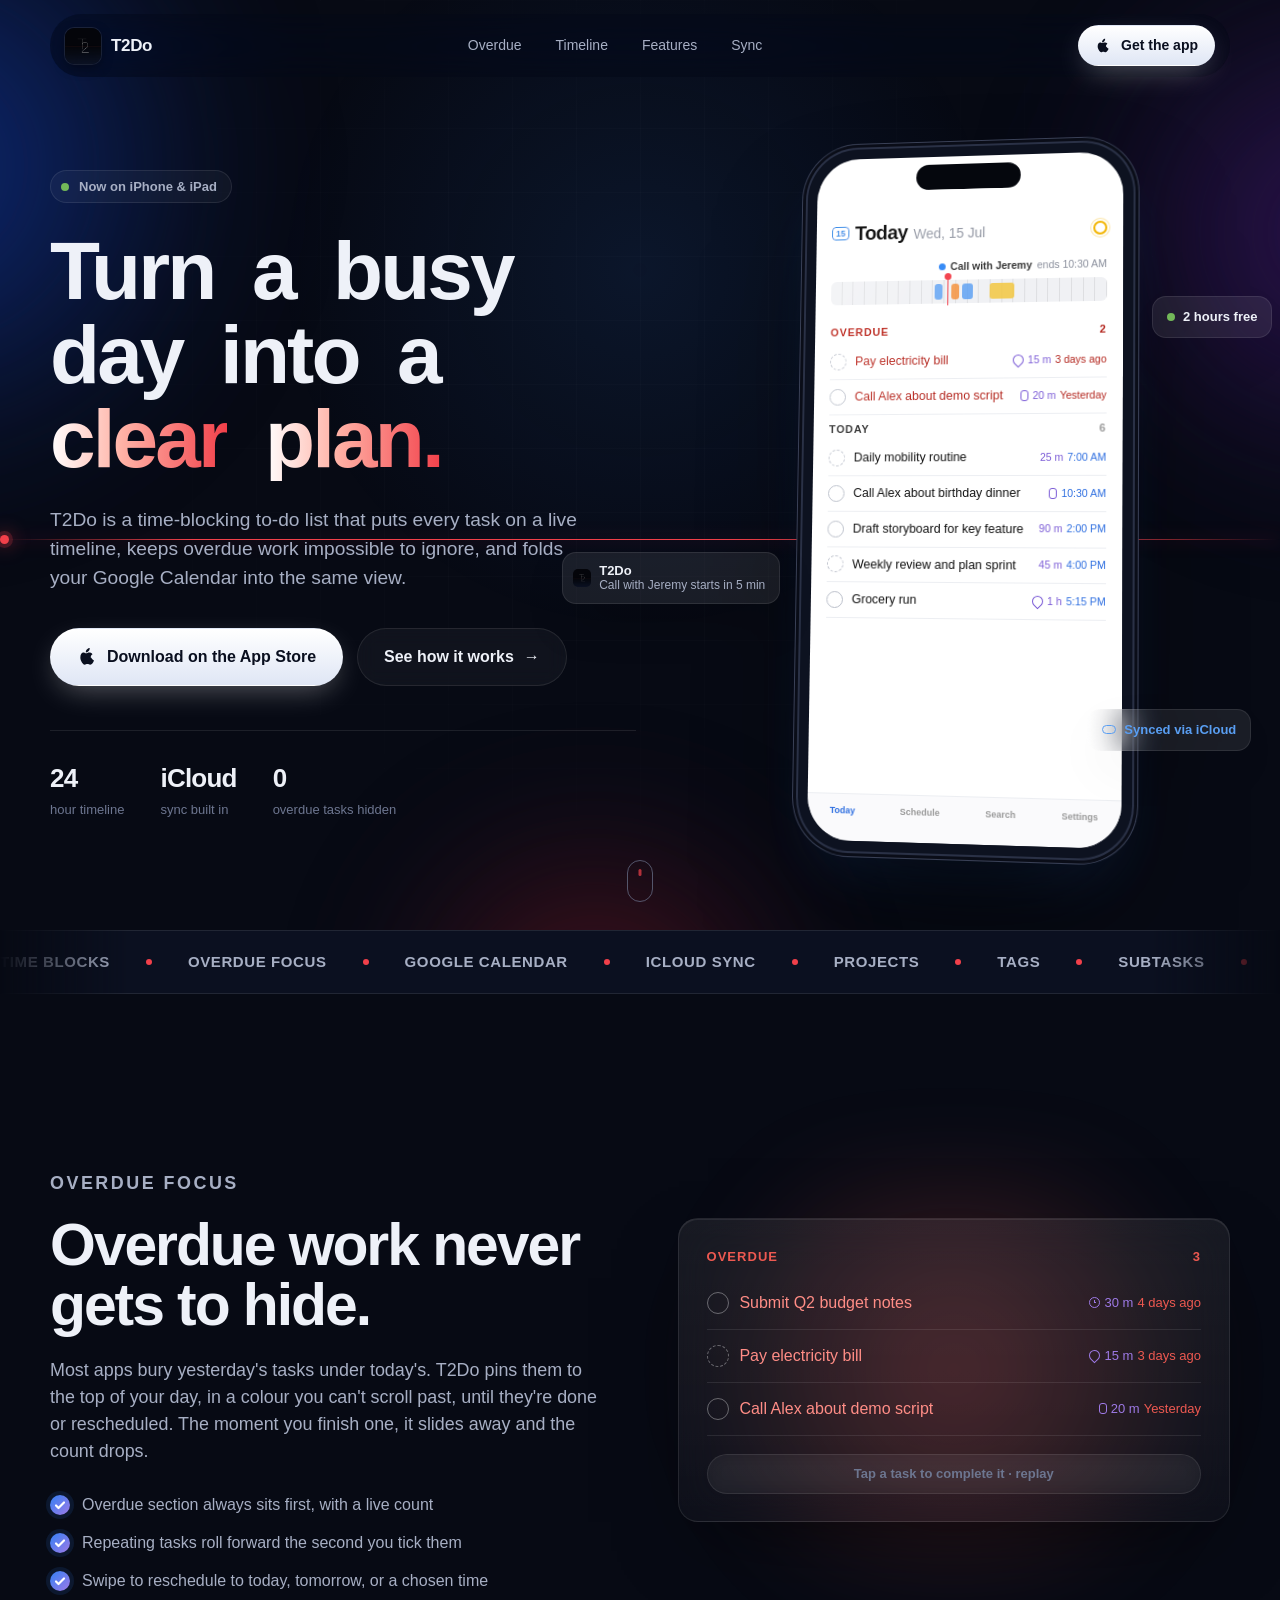
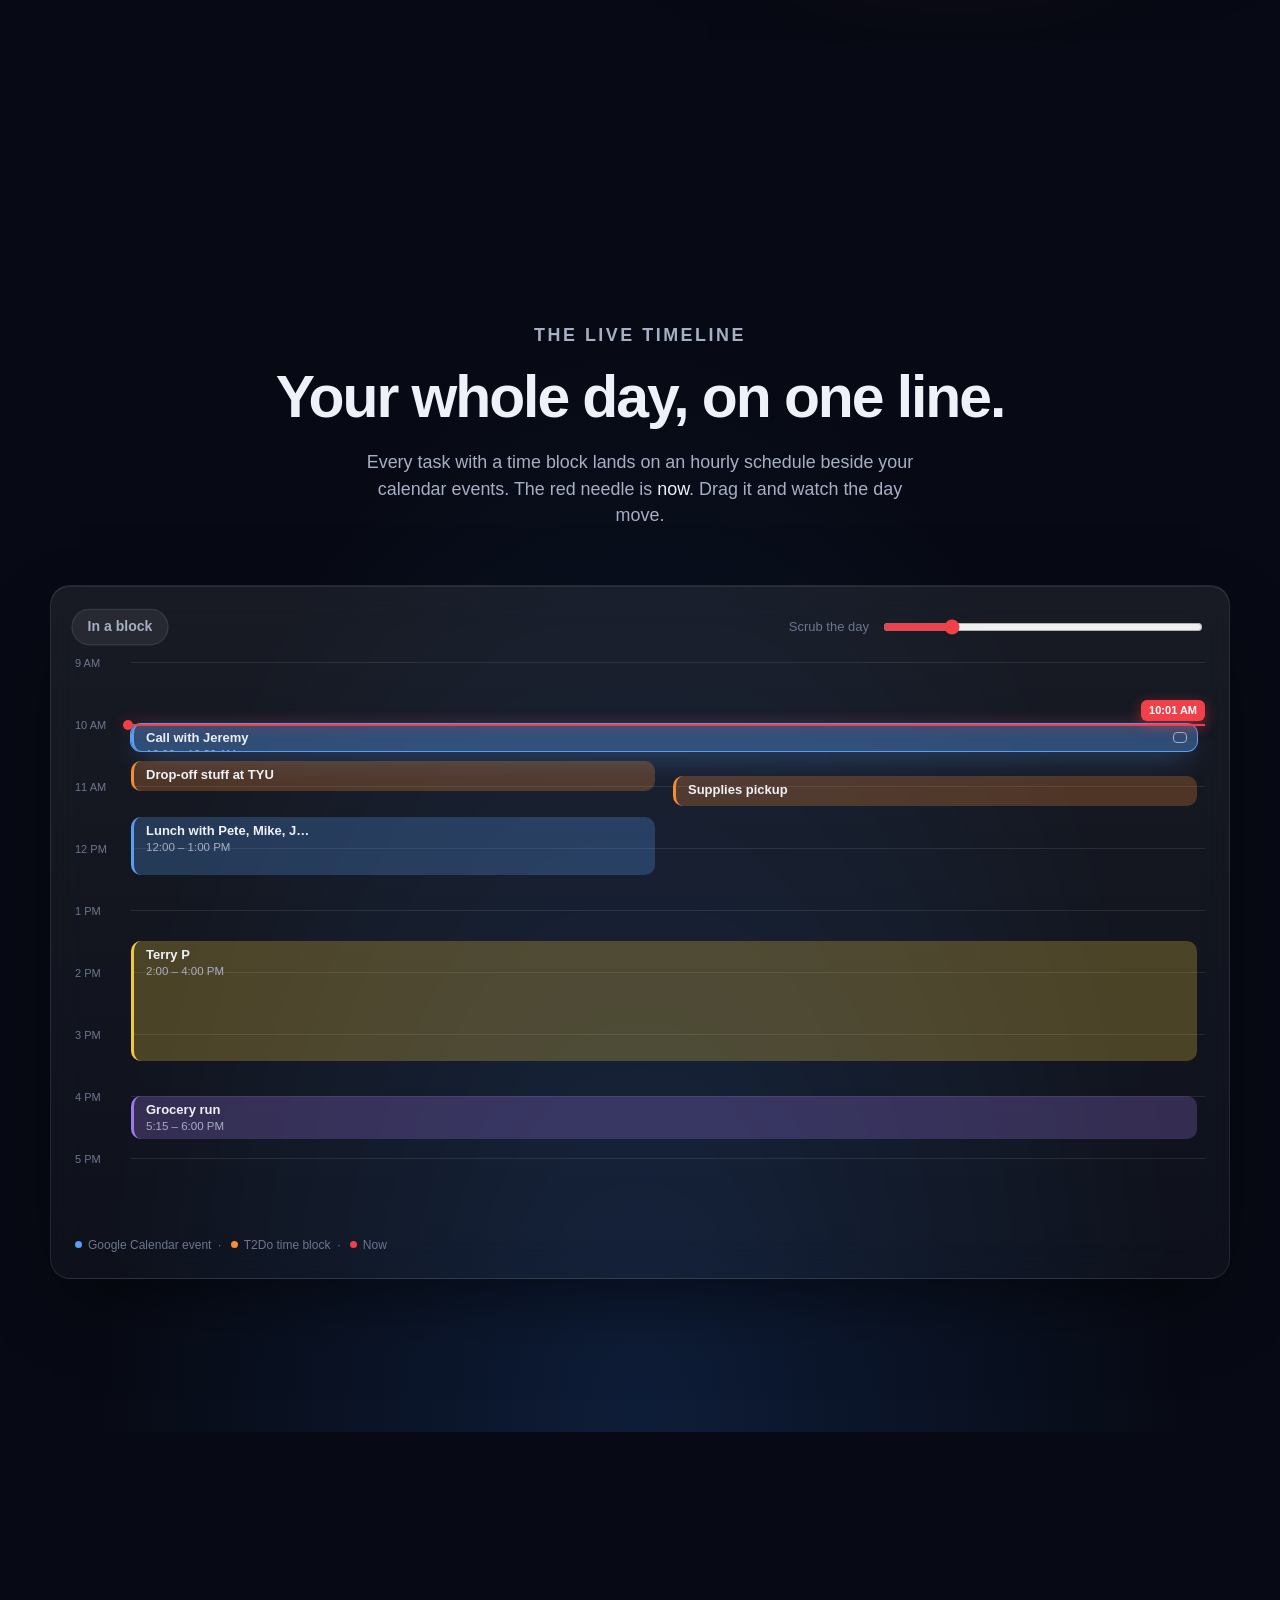
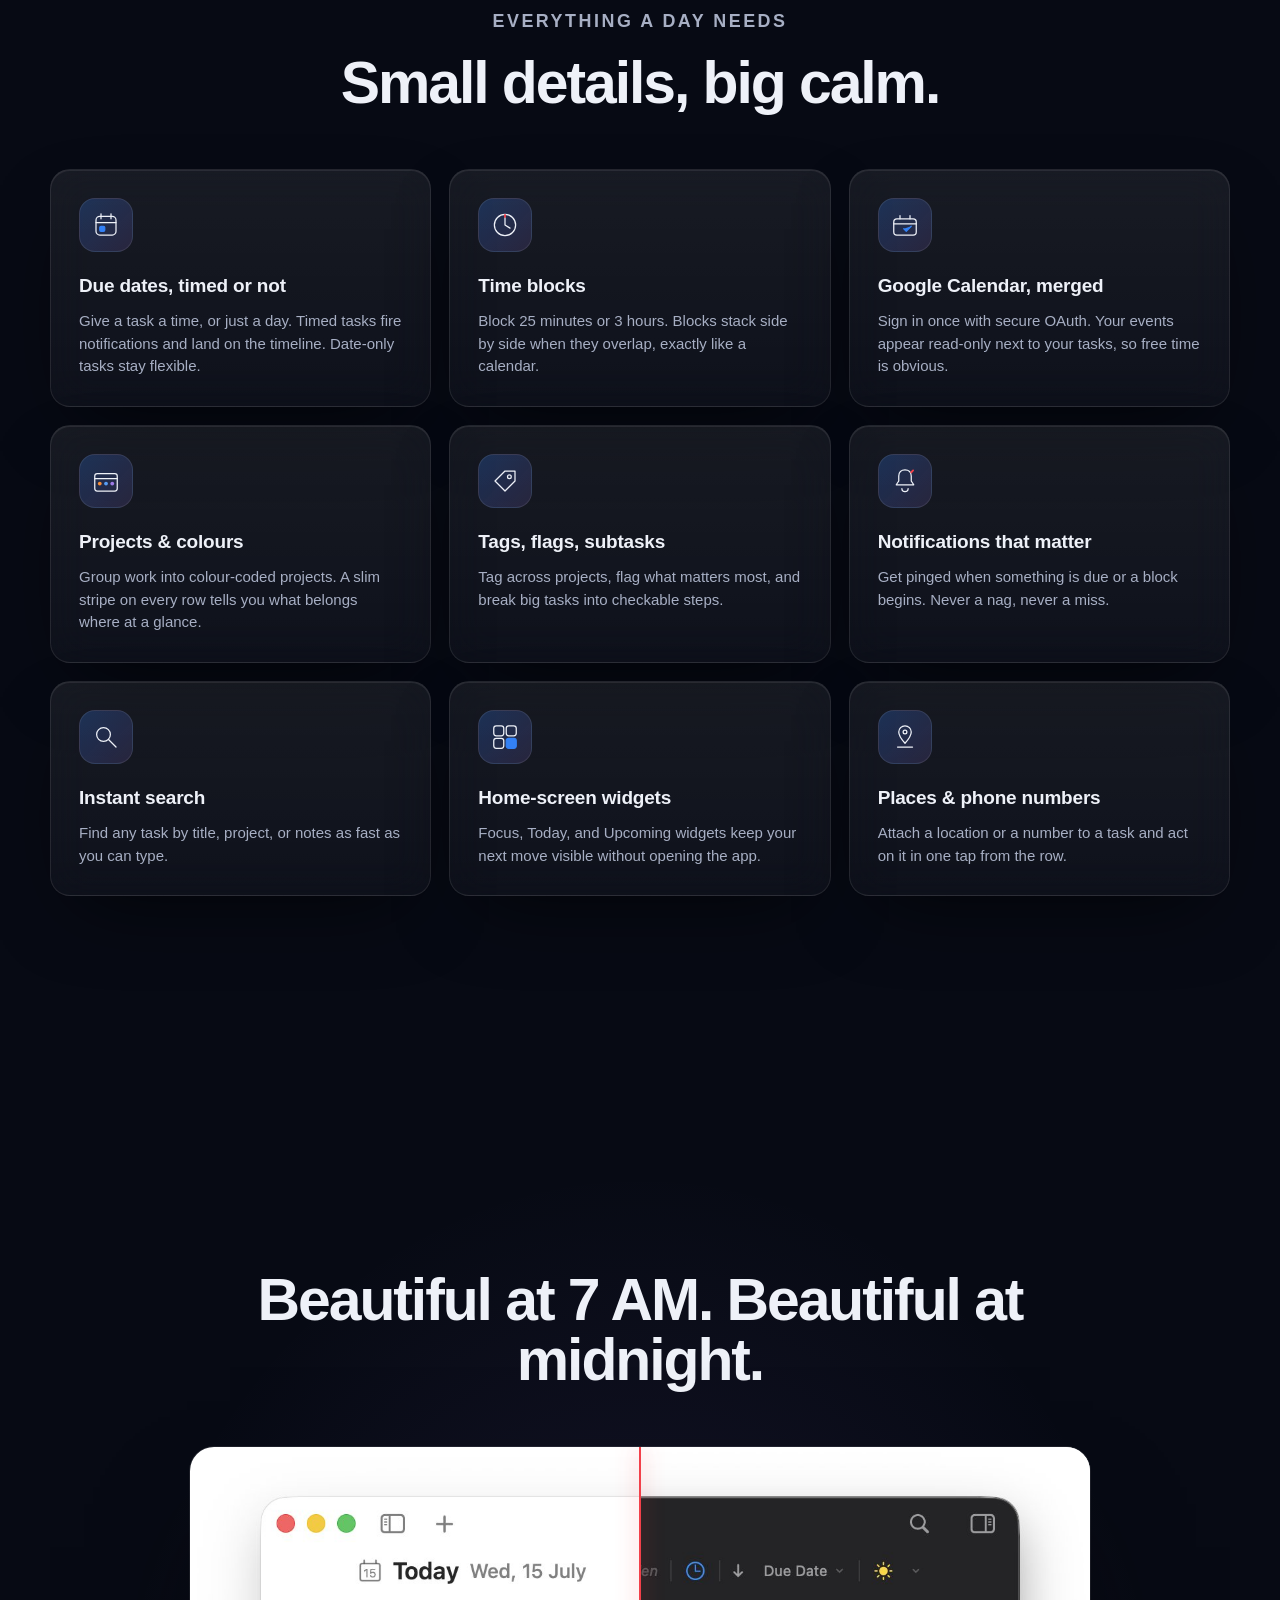
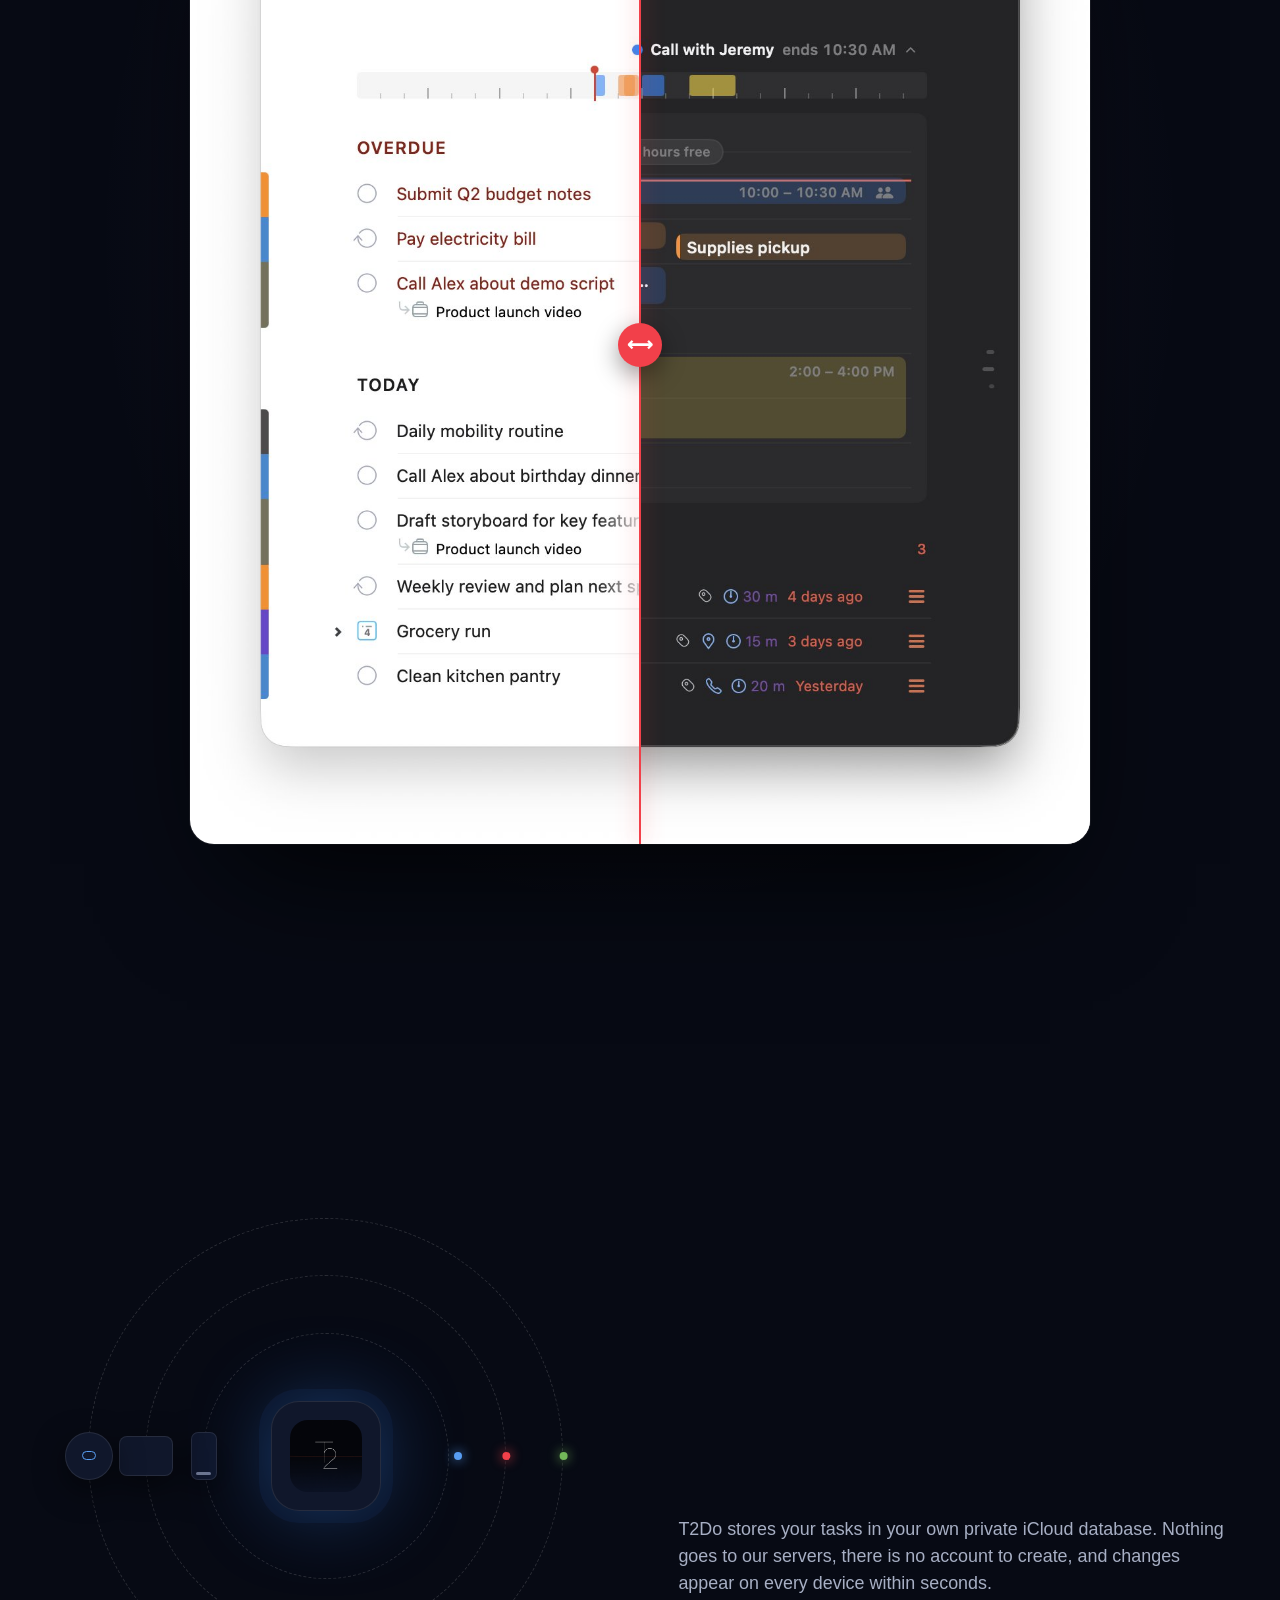
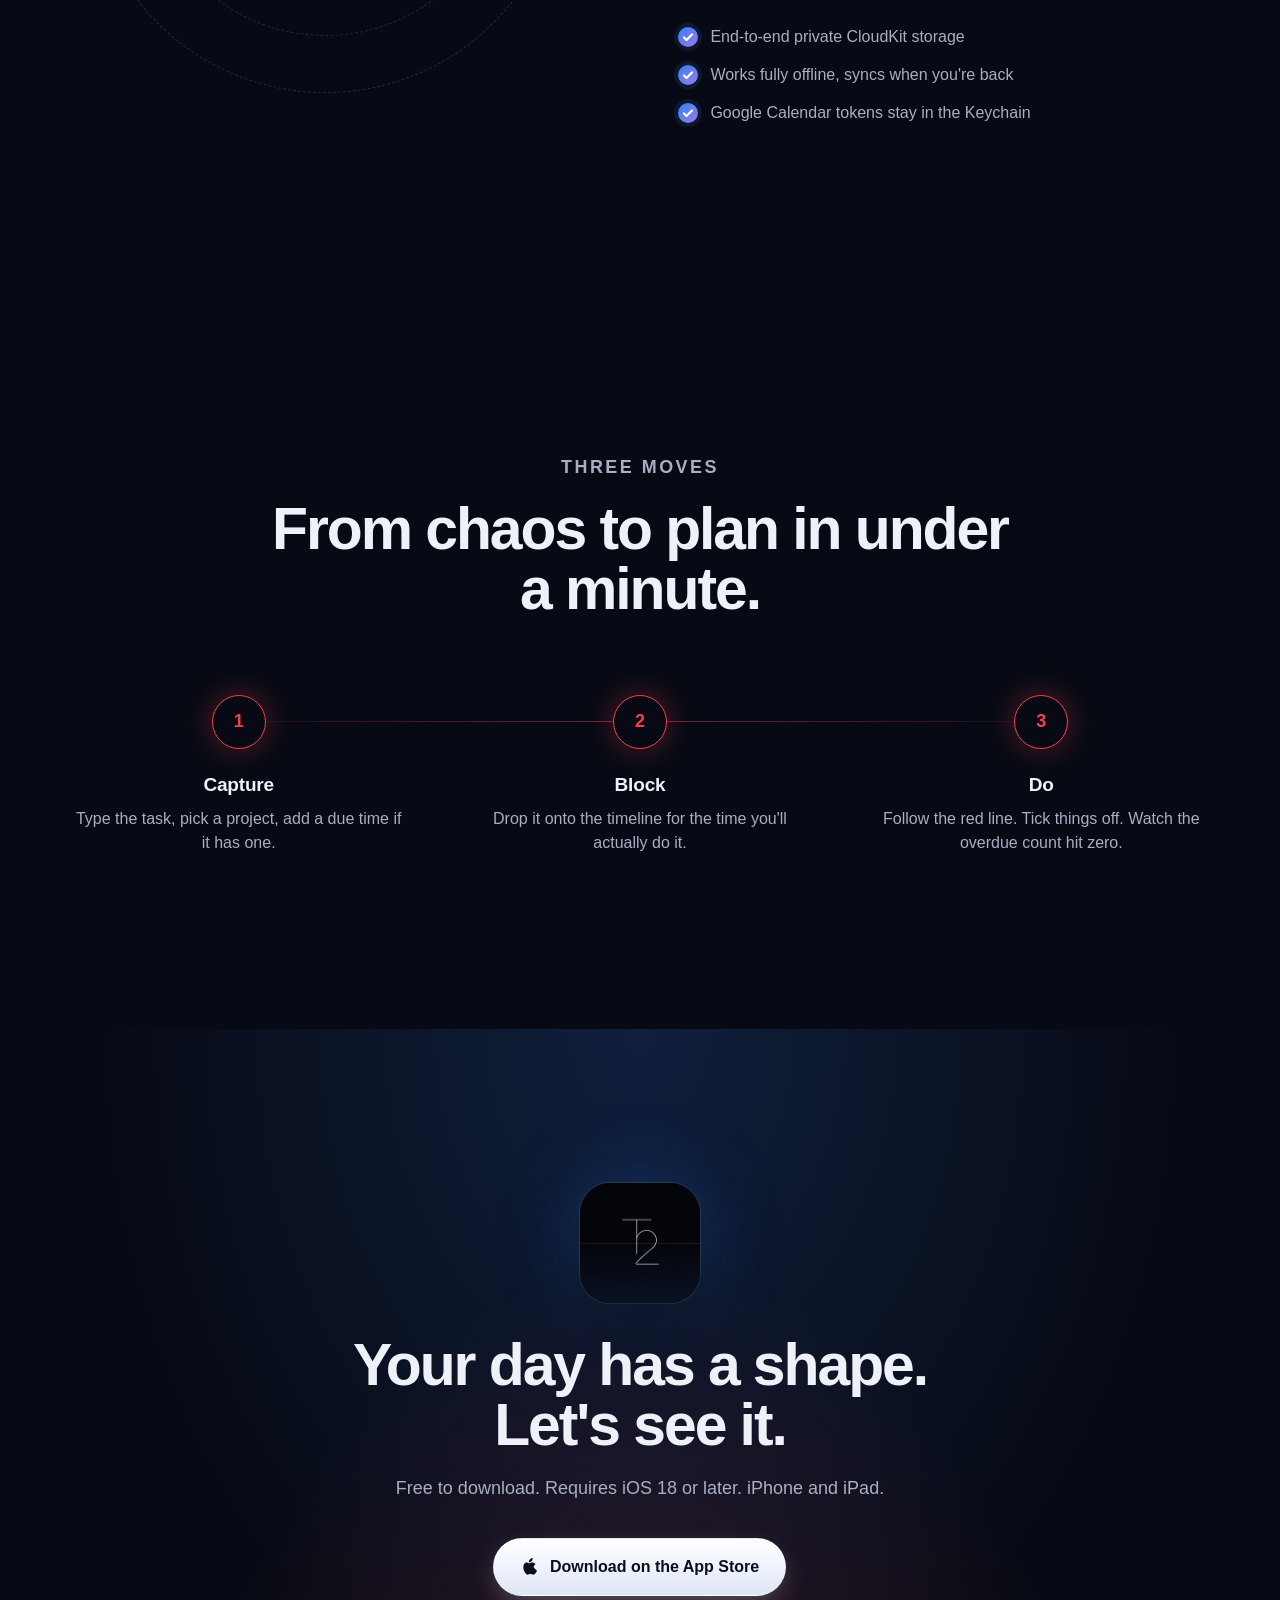
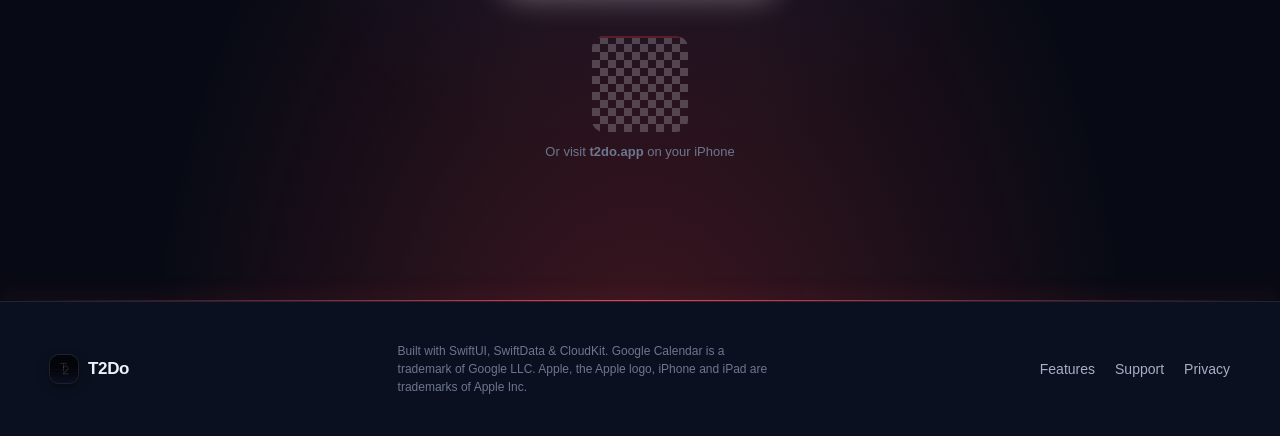
==== website/index.html @ af8f6e49 "Add T2Do marketing website Static landing page for t2do.app: animated hero with live phone mockup, i" ====
<!DOCTYPE html>
<html lang="en">
<head>
  <meta charset="UTF-8" />
  <meta name="viewport" content="width=device-width, initial-scale=1.0" />
  <title>T2Do — Turn a busy day into a clear plan</title>
  <meta name="description" content="T2Do is a time-blocking to-do list for iPhone and iPad that keeps overdue work visible, places tasks on a live timeline, and merges your Google Calendar into one view." />
  <meta property="og:title" content="T2Do — A time-blocking to-do list with overdue focus" />
  <meta property="og:description" content="See your whole day on one timeline. Never lose an overdue task again." />
  <meta property="og:image" content="https://t2do.app/assets/app-icon.png" />
  <meta name="theme-color" content="#070A14" />
  <link rel="canonical" href="https://t2do.app/" />
  <meta property="og:url" content="https://t2do.app/" />
  <meta property="og:type" content="website" />
  <meta name="twitter:card" content="summary_large_image" />
  <link rel="icon" type="image/png" href="assets/app-icon.png" />
  <link rel="apple-touch-icon" href="assets/app-icon.png" />
  <link rel="stylesheet" href="styles.css" />
</head>
<body>
  <div class="cursor-glow" aria-hidden="true"></div>
  <div class="progress-line" aria-hidden="true"></div>

  <!-- ============ NAV ============ -->
  <header class="nav" id="nav">
    <a class="brand" href="#top" aria-label="T2Do home">
      <img src="assets/app-icon.png" alt="" class="brand-icon" width="36" height="36" />
      <span class="brand-name">T2Do</span>
    </a>
    <nav class="nav-links" aria-label="Primary">
      <a href="#overdue">Overdue</a>
      <a href="#timeline">Timeline</a>
      <a href="#features">Features</a>
      <a href="#sync">Sync</a>
    </nav>
    <a class="btn btn-small btn-primary" href="#download">
      <svg viewBox="0 0 24 24" width="16" height="16" aria-hidden="true"><path fill="currentColor" d="M16.4 12.6c0-2.6 2.1-3.8 2.2-3.9-1.2-1.8-3.1-2-3.7-2-1.6-.2-3.1.9-3.9.9s-2-.9-3.4-.9C5.9 6.8 4 8.8 4 12.5c0 1.1.2 2.3.6 3.4.6 1.6 2.6 5.4 4.7 5.3 1.1 0 1.8-.7 3.2-.7s2 .7 3.4.7c2.1 0 3.9-3.5 4.5-5.1-2.8-1.3-3-3.4-4-3.5zM14 4.9c.8-1 1.4-2.3 1.2-3.7-1.2 0-2.6.8-3.4 1.8-.8.9-1.4 2.2-1.2 3.6 1.3.1 2.6-.7 3.4-1.7z"/></svg>
      Get the app
    </a>
  </header>

  <main id="top">
    <!-- ============ HERO ============ -->
    <section class="hero" id="hero">
      <div class="aurora" aria-hidden="true">
        <span class="blob blob-a"></span>
        <span class="blob blob-b"></span>
        <span class="blob blob-c"></span>
      </div>
      <div class="grid-lines" aria-hidden="true"></div>
      <div class="horizon" aria-hidden="true"><span class="horizon-dot"></span></div>

      <div class="hero-inner">
        <div class="hero-copy">
          <p class="eyebrow reveal"><span class="pulse-dot"></span> Now on iPhone &amp; iPad</p>
          <h1 class="headline">
            <span class="word">Turn</span>
            <span class="word">a</span>
            <span class="word">busy</span>
            <span class="word">day</span>
            <span class="word">into</span>
            <span class="word">a</span>
            <span class="word accent">clear</span>
            <span class="word accent">plan.</span>
          </h1>
          <p class="lede reveal" style="--d:.55s">
            T2Do is a time-blocking to-do list that puts every task on a live timeline, keeps
            overdue work impossible to ignore, and folds your Google Calendar into the same view.
          </p>
          <div class="hero-actions reveal" style="--d:.7s">
            <a class="btn btn-primary btn-large magnetic" href="#download">
              <svg viewBox="0 0 24 24" width="20" height="20" aria-hidden="true"><path fill="currentColor" d="M16.4 12.6c0-2.6 2.1-3.8 2.2-3.9-1.2-1.8-3.1-2-3.7-2-1.6-.2-3.1.9-3.9.9s-2-.9-3.4-.9C5.9 6.8 4 8.8 4 12.5c0 1.1.2 2.3.6 3.4.6 1.6 2.6 5.4 4.7 5.3 1.1 0 1.8-.7 3.2-.7s2 .7 3.4.7c2.1 0 3.9-3.5 4.5-5.1-2.8-1.3-3-3.4-4-3.5zM14 4.9c.8-1 1.4-2.3 1.2-3.7-1.2 0-2.6.8-3.4 1.8-.8.9-1.4 2.2-1.2 3.6 1.3.1 2.6-.7 3.4-1.7z"/></svg>
              Download on the App Store
            </a>
            <a class="btn btn-ghost btn-large" href="#timeline">See how it works <span class="arrow">→</span></a>
          </div>
          <ul class="hero-stats reveal" style="--d:.85s">
            <li><strong data-count="24">0</strong><span>hour timeline</span></li>
            <li><strong>iCloud</strong><span>sync built in</span></li>
            <li><strong>0</strong><span>overdue tasks hidden</span></li>
          </ul>
        </div>

        <!-- Phone mockup -->
        <div class="hero-device" data-tilt>
          <div class="phone">
            <div class="phone-notch"></div>
            <div class="phone-screen">
              <div class="app-header">
                <div class="app-title">
                  <span class="cal-icon">15</span>
                  <span class="app-title-text">Today</span>
                  <span class="app-title-date">Wed, 15 Jul</span>
                </div>
                <span class="app-sun"></span>
              </div>

              <div class="strip">
                <div class="strip-label"><span class="dot blue"></span> Call with Jeremy <em>ends 10:30 AM</em></div>
                <div class="strip-track">
                  <span class="strip-block" style="--l:38%;--w:3%;background:var(--blue)"></span>
                  <span class="strip-block" style="--l:44%;--w:3%;background:var(--orange)"></span>
                  <span class="strip-block" style="--l:48%;--w:4%;background:var(--blue)"></span>
                  <span class="strip-block" style="--l:58%;--w:9%;background:var(--yellow)"></span>
                  <span class="strip-needle" id="stripNeedle"></span>
                </div>
              </div>

              <div class="section-head overdue-head"><span>Overdue</span><span class="count">3</span></div>
              <ul class="tasks" id="heroTasks">
                <li class="task overdue" data-loop="1">
                  <span class="check"></span>
                  <span class="task-title">Submit Q2 budget notes</span>
                  <span class="meta"><i class="ico clock"></i>30 m <b>4 days ago</b></span>
                </li>
                <li class="task overdue">
                  <span class="check repeat"></span>
                  <span class="task-title">Pay electricity bill</span>
                  <span class="meta"><i class="ico pin"></i>15 m <b>3 days ago</b></span>
                </li>
                <li class="task overdue">
                  <span class="check"></span>
                  <span class="task-title">Call Alex about demo script</span>
                  <span class="meta"><i class="ico tel"></i>20 m <b>Yesterday</b></span>
                </li>
              </ul>

              <div class="section-head"><span>Today</span><span class="count muted">6</span></div>
              <ul class="tasks">
                <li class="task done-anim">
                  <span class="check repeat"></span>
                  <span class="task-title">Daily mobility routine</span>
                  <span class="meta blue-meta">25 m <b>7:00 AM</b></span>
                </li>
                <li class="task">
                  <span class="check"></span>
                  <span class="task-title">Call Alex about birthday dinner</span>
                  <span class="meta blue-meta"><i class="ico tel"></i><b>10:30 AM</b></span>
                </li>
                <li class="task">
                  <span class="check"></span>
                  <span class="task-title">Draft storyboard for key feature</span>
                  <span class="meta blue-meta">90 m <b>2:00 PM</b></span>
                </li>
                <li class="task">
                  <span class="check repeat"></span>
                  <span class="task-title">Weekly review and plan sprint</span>
                  <span class="meta blue-meta">45 m <b>4:00 PM</b></span>
                </li>
                <li class="task">
                  <span class="check"></span>
                  <span class="task-title">Grocery run</span>
                  <span class="meta blue-meta"><i class="ico pin"></i>1 h <b>5:15 PM</b></span>
                </li>
              </ul>

              <div class="tabbar">
                <span class="tab active">Today</span><span class="tab">Schedule</span><span class="tab">Search</span><span class="tab">Settings</span>
              </div>
            </div>
          </div>

          <!-- floating chips -->
          <div class="chip chip-free float-a"><span class="chip-dot"></span>2 hours free</div>
          <div class="chip chip-notify float-b">
            <img src="assets/app-icon.png" alt="" width="18" height="18" />
            <div><strong>T2Do</strong><span>Call with Jeremy starts in 5 min</span></div>
          </div>
          <div class="chip chip-sync float-c"><i class="ico cloud"></i>Synced via iCloud</div>
        </div>
      </div>

      <a class="scroll-hint" href="#marquee" aria-label="Scroll down"><span></span></a>
    </section>

    <!-- ============ MARQUEE ============ -->
    <section class="marquee" id="marquee" aria-hidden="true">
      <div class="marquee-track">
        <span>Time blocks</span><i></i><span>Overdue focus</span><i></i><span>Google Calendar</span><i></i><span>iCloud sync</span><i></i><span>Projects</span><i></i><span>Tags</span><i></i><span>Subtasks</span><i></i><span>Widgets</span><i></i><span>Notifications</span><i></i><span>Flags</span><i></i>
        <span>Time blocks</span><i></i><span>Overdue focus</span><i></i><span>Google Calendar</span><i></i><span>iCloud sync</span><i></i><span>Projects</span><i></i><span>Tags</span><i></i><span>Subtasks</span><i></i><span>Widgets</span><i></i><span>Notifications</span><i></i><span>Flags</span><i></i>
      </div>
    </section>

    <!-- ============ OVERDUE ============ -->
    <section class="section overdue-section" id="overdue">
      <div class="container split">
        <div class="split-copy">
          <p class="kicker reveal">Overdue focus</p>
          <h2 class="reveal" style="--d:.1s">Overdue work never<br/>gets to hide.</h2>
          <p class="reveal" style="--d:.2s">
            Most apps bury yesterday's tasks under today's. T2Do pins them to the top of your day,
            in a colour you can't scroll past, until they're done or rescheduled. The moment you finish
            one, it slides away and the count drops.
          </p>
          <ul class="checklist reveal" style="--d:.3s">
            <li>Overdue section always sits first, with a live count</li>
            <li>Repeating tasks roll forward the second you tick them</li>
            <li>Swipe to reschedule to today, tomorrow, or a chosen time</li>
          </ul>
        </div>
        <div class="split-visual">
          <div class="card overdue-card reveal-scale">
            <div class="section-head overdue-head big"><span>Overdue</span><span class="count" id="overdueCount">3</span></div>
            <ul class="tasks big" id="overdueDemo">
              <li class="task overdue"><span class="check"></span><span class="task-title">Submit Q2 budget notes</span><span class="meta"><i class="ico clock"></i>30 m <b>4 days ago</b></span></li>
              <li class="task overdue"><span class="check repeat"></span><span class="task-title">Pay electricity bill</span><span class="meta"><i class="ico pin"></i>15 m <b>3 days ago</b></span></li>
              <li class="task overdue"><span class="check"></span><span class="task-title">Call Alex about demo script</span><span class="meta"><i class="ico tel"></i>20 m <b>Yesterday</b></span></li>
            </ul>
            <button class="btn btn-ghost btn-small replay" id="overdueReplay" type="button">Tap a task to complete it · replay</button>
          </div>
          <div class="glow-ring" aria-hidden="true"></div>
        </div>
      </div>
    </section>

    <!-- ============ TIMELINE ============ -->
    <section class="section timeline-section" id="timeline">
      <div class="container">
        <div class="center-copy">
          <p class="kicker reveal">The live timeline</p>
          <h2 class="reveal" style="--d:.1s">Your whole day, on one line.</h2>
          <p class="reveal" style="--d:.2s">
            Every task with a time block lands on an hourly schedule beside your calendar events.
            The red needle is <em>now</em>. Drag it and watch the day move.
          </p>
        </div>

        <div class="schedule card reveal-scale" id="schedule">
          <div class="schedule-top">
            <div class="free-pill" id="freePill">2 hours free</div>
            <label class="scrub">
              <span>Scrub the day</span>
              <input type="range" id="scrub" min="8" max="18" step="0.05" value="10" aria-label="Time of day" />
            </label>
          </div>
          <div class="schedule-grid">
            <div class="hours">
              <span>9 AM</span><span>10 AM</span><span>11 AM</span><span>12 PM</span><span>1 PM</span><span>2 PM</span><span>3 PM</span><span>4 PM</span><span>5 PM</span>
            </div>
            <div class="lanes" id="lanes">
              <div class="needle" id="needle"><span class="needle-time" id="needleTime">10:00</span></div>
              <div class="block cal" style="--start:1;--len:.5;--col:1;--span:2" data-title="Call with Jeremy" data-cal><strong>Call with Jeremy</strong><span>10:00 – 10:30 AM</span><i class="ico people"></i></div>
              <div class="block" style="--start:1.6;--len:.55;--col:1;--span:1;--c:var(--orange)"><strong>Drop-off stuff at TYU</strong></div>
              <div class="block" style="--start:1.85;--len:.55;--col:2;--span:1;--c:var(--orange)"><strong>Supplies pickup</strong></div>
              <div class="block" style="--start:2.5;--len:1;--col:1;--span:1;--c:var(--blue)"><strong>Lunch with Pete, Mike, J…</strong><span>12:00 – 1:00 PM</span></div>
              <div class="block" style="--start:4.5;--len:2;--col:1;--span:2;--c:var(--yellow)"><strong>Terry P</strong><span>2:00 – 4:00 PM</span></div>
              <div class="block" style="--start:7;--len:.75;--col:1;--span:2;--c:var(--purple)"><strong>Grocery run</strong><span>5:15 – 6:00 PM</span></div>
            </div>
          </div>
          <p class="schedule-note"><span class="dot" style="background:var(--blue)"></span> Google Calendar event &nbsp;·&nbsp; <span class="dot" style="background:var(--orange)"></span> T2Do time block &nbsp;·&nbsp; <span class="dot" style="background:var(--needle)"></span> Now</p>
        </div>
      </div>
    </section>

    <!-- ============ FEATURES ============ -->
    <section class="section features" id="features">
      <div class="container">
        <div class="center-copy">
          <p class="kicker reveal">Everything a day needs</p>
          <h2 class="reveal" style="--d:.1s">Small details, big calm.</h2>
        </div>
        <div class="feature-grid">
          <article class="feature card tilt reveal" style="--d:0s">
            <div class="feature-icon"><svg viewBox="0 0 48 48"><rect x="8" y="10" width="32" height="30" rx="6"/><path d="M8 20h32M16 6v8M32 6v8"/><rect class="fill" x="14" y="26" width="8" height="8" rx="2"/></svg></div>
            <h3>Due dates, timed or not</h3>
            <p>Give a task a time, or just a day. Timed tasks fire notifications and land on the timeline. Date-only tasks stay flexible.</p>
          </article>
          <article class="feature card tilt reveal" style="--d:.08s">
            <div class="feature-icon"><svg viewBox="0 0 48 48"><circle cx="24" cy="24" r="17"/><path d="M24 12v12l8 5"/><path class="fill-red" d="M24 8v3"/></svg></div>
            <h3>Time blocks</h3>
            <p>Block 25 minutes or 3 hours. Blocks stack side by side when they overlap, exactly like a calendar.</p>
          </article>
          <article class="feature card tilt reveal" style="--d:.16s">
            <div class="feature-icon"><svg viewBox="0 0 48 48"><rect x="6" y="14" width="36" height="26" rx="5"/><path d="M6 22h36M16 14V9M32 14V9"/><path class="fill" d="M22 30l4 4 8-8"/></svg></div>
            <h3>Google Calendar, merged</h3>
            <p>Sign in once with secure OAuth. Your events appear read-only next to your tasks, so free time is obvious.</p>
          </article>
          <article class="feature card tilt reveal" style="--d:.24s">
            <div class="feature-icon"><svg viewBox="0 0 48 48"><path d="M10 12h28a4 4 0 0 1 4 4v20a4 4 0 0 1-4 4H10a4 4 0 0 1-4-4V16a4 4 0 0 1 4-4z"/><path d="M6 20h36"/><circle class="fill-orange" cx="14" cy="28" r="3"/><circle class="fill-blue" cx="24" cy="28" r="3"/><circle class="fill-purple" cx="34" cy="28" r="3"/></svg></div>
            <h3>Projects &amp; colours</h3>
            <p>Group work into colour-coded projects. A slim stripe on every row tells you what belongs where at a glance.</p>
          </article>
          <article class="feature card tilt reveal" style="--d:.32s">
            <div class="feature-icon"><svg viewBox="0 0 48 48"><path d="M8 24l16-16h16v16L24 40z"/><circle cx="31" cy="17" r="3"/></svg></div>
            <h3>Tags, flags, subtasks</h3>
            <p>Tag across projects, flag what matters most, and break big tasks into checkable steps.</p>
          </article>
          <article class="feature card tilt reveal" style="--d:.4s">
            <div class="feature-icon"><svg viewBox="0 0 48 48"><path d="M24 6c6 0 10 4 10 10v8l4 6H10l4-6v-8c0-6 4-10 10-10z"/><path d="M19 36a5 5 0 0 0 10 0"/><path class="fill-red" d="M34 10l3-3"/></svg></div>
            <h3>Notifications that matter</h3>
            <p>Get pinged when something is due or a block begins. Never a nag, never a miss.</p>
          </article>
          <article class="feature card tilt reveal" style="--d:.48s">
            <div class="feature-icon"><svg viewBox="0 0 48 48"><circle cx="20" cy="20" r="11"/><path d="M28 28l12 12"/></svg></div>
            <h3>Instant search</h3>
            <p>Find any task by title, project, or notes as fast as you can type.</p>
          </article>
          <article class="feature card tilt reveal" style="--d:.56s">
            <div class="feature-icon"><svg viewBox="0 0 48 48"><rect x="6" y="6" width="16" height="16" rx="4"/><rect x="26" y="6" width="16" height="16" rx="4"/><rect x="6" y="26" width="16" height="16" rx="4"/><rect class="fill" x="26" y="26" width="16" height="16" rx="4"/></svg></div>
            <h3>Home-screen widgets</h3>
            <p>Focus, Today, and Upcoming widgets keep your next move visible without opening the app.</p>
          </article>
          <article class="feature card tilt reveal" style="--d:.64s">
            <div class="feature-icon"><svg viewBox="0 0 48 48"><path d="M24 6a10 10 0 0 1 10 10c0 7-10 18-10 18S14 23 14 16A10 10 0 0 1 24 6z"/><circle cx="24" cy="16" r="3"/><path d="M12 40h24"/></svg></div>
            <h3>Places &amp; phone numbers</h3>
            <p>Attach a location or a number to a task and act on it in one tap from the row.</p>
          </article>
        </div>
      </div>
    </section>

    <!-- ============ SCREENS ============ -->
    <section class="section screens" id="screens">
      <div class="container">
        <div class="center-copy">
          <p class="kicker reveal">Light or dark</p>
          <h2 class="reveal" style="--d:.1s">Beautiful at 7 AM. Beautiful at midnight.</h2>
        </div>
        <div class="screen-compare reveal-scale" id="compare">
          <img src="assets/screen-today.jpeg" alt="T2Do Today view in light mode" class="screen light" draggable="false" />
          <img src="assets/screen-schedule.jpeg" alt="T2Do Schedule view in dark mode" class="screen dark" draggable="false" />
          <div class="compare-handle" id="compareHandle" role="slider" aria-label="Compare light and dark" aria-valuemin="0" aria-valuemax="100" aria-valuenow="50" tabindex="0"><span></span></div>
        </div>
        <p class="hint reveal">Drag the handle</p>
      </div>
    </section>

    <!-- ============ SYNC ============ -->
    <section class="section sync" id="sync">
      <div class="container split reverse">
        <div class="split-visual">
          <div class="orbit reveal-scale">
            <div class="orbit-core"><img src="assets/app-icon.png" alt="" width="72" height="72" /></div>
            <div class="orbit-ring r1"><span class="sat iphone"></span></div>
            <div class="orbit-ring r2"><span class="sat ipad"></span></div>
            <div class="orbit-ring r3"><span class="sat cloud"><i class="ico cloud"></i></span></div>
            <span class="packet p1"></span><span class="packet p2"></span><span class="packet p3"></span>
          </div>
        </div>
        <div class="split-copy">
          <p class="kicker reveal">Private iCloud sync</p>
          <h2 class="reveal" style="--d:.1s">Add it on your phone.<br/>Finish it on your iPad.</h2>
          <p class="reveal" style="--d:.2s">
            T2Do stores your tasks in your own private iCloud database. Nothing goes to our servers,
            there is no account to create, and changes appear on every device within seconds.
          </p>
          <ul class="checklist reveal" style="--d:.3s">
            <li>End-to-end private CloudKit storage</li>
            <li>Works fully offline, syncs when you're back</li>
            <li>Google Calendar tokens stay in the Keychain</li>
          </ul>
        </div>
      </div>
    </section>

    <!-- ============ HOW IT WORKS ============ -->
    <section class="section steps" id="how">
      <div class="container">
        <div class="center-copy">
          <p class="kicker reveal">Three moves</p>
          <h2 class="reveal" style="--d:.1s">From chaos to plan in under a minute.</h2>
        </div>
        <ol class="step-list">
          <li class="step reveal" style="--d:0s"><span class="num">1</span><h3>Capture</h3><p>Type the task, pick a project, add a due time if it has one.</p></li>
          <li class="step reveal" style="--d:.12s"><span class="num">2</span><h3>Block</h3><p>Drop it onto the timeline for the time you'll actually do it.</p></li>
          <li class="step reveal" style="--d:.24s"><span class="num">3</span><h3>Do</h3><p>Follow the red line. Tick things off. Watch the overdue count hit zero.</p></li>
        </ol>
      </div>
    </section>

    <!-- ============ CTA ============ -->
    <section class="section cta" id="download">
      <div class="cta-bg" aria-hidden="true"></div>
      <div class="container center-copy">
        <img src="assets/app-icon.png" alt="T2Do app icon" class="cta-icon reveal-scale" width="120" height="120" />
        <h2 class="reveal">Your day has a shape.<br/>Let's see it.</h2>
        <p class="reveal" style="--d:.1s">Free to download. Requires iOS 18 or later. iPhone and iPad.</p>
        <div class="hero-actions center reveal" style="--d:.2s">
          <a class="btn btn-primary btn-large magnetic" href="https://apps.apple.com/" id="appStoreLink" rel="noopener">
            <svg viewBox="0 0 24 24" width="20" height="20" aria-hidden="true"><path fill="currentColor" d="M16.4 12.6c0-2.6 2.1-3.8 2.2-3.9-1.2-1.8-3.1-2-3.7-2-1.6-.2-3.1.9-3.9.9s-2-.9-3.4-.9C5.9 6.8 4 8.8 4 12.5c0 1.1.2 2.3.6 3.4.6 1.6 2.6 5.4 4.7 5.3 1.1 0 1.8-.7 3.2-.7s2 .7 3.4.7c2.1 0 3.9-3.5 4.5-5.1-2.8-1.3-3-3.4-4-3.5zM14 4.9c.8-1 1.4-2.3 1.2-3.7-1.2 0-2.6.8-3.4 1.8-.8.9-1.4 2.2-1.2 3.6 1.3.1 2.6-.7 3.4-1.7z"/></svg>
            Download on the App Store
          </a>
        </div>
        <div class="qr reveal" style="--d:.3s">
          <div class="qr-box" aria-hidden="true"><span></span></div>
          <p>Or visit <strong>t2do.app</strong> on your iPhone</p>
        </div>
      </div>
    </section>
  </main>

  <footer class="footer">
    <div class="container footer-inner">
      <a class="brand" href="#top"><img src="assets/app-icon.png" alt="" width="28" height="28" class="brand-icon" /><span class="brand-name">T2Do</span></a>
      <p>Built with SwiftUI, SwiftData &amp; CloudKit. Google Calendar is a trademark of Google LLC. Apple, the Apple logo, iPhone and iPad are trademarks of Apple Inc.</p>
      <nav aria-label="Footer"><a href="#features">Features</a><a href="mailto:kadeem.jeffery@mail.lavalabs.ai">Support</a><a href="#">Privacy</a></nav>
    </div>
  </footer>

  <script src="script.js" defer></script>
</body>
</html>
---- website/styles.css ----
/* ==========================================================================
   T2Do marketing site — styles
   Brand: dark navy canvas + thin red "now" horizon (from the app icon),
   project colours from TwoDoColor.
   ========================================================================== */

:root {
  --bg: #070a14;
  --bg-2: #0b1020;
  --bg-3: #10172b;
  --surface: rgba(255, 255, 255, 0.04);
  --surface-2: rgba(255, 255, 255, 0.07);
  --border: rgba(255, 255, 255, 0.09);
  --text: #eef1f8;
  --text-2: #a7afc4;
  --text-3: #6d7690;

  --needle: #f2404a;          /* TwoDoColor.timelineNeedle */
  --overdue: #ed5951;         /* TwoDoColor.overdue */
  --accent: #3380f5;          /* TwoDoColor.accentBlue */
  --blue: #599ef2;
  --orange: #f58c38;
  --yellow: #f2c740;
  --purple: #9e7ae6;
  --green: #73b859;
  --coral: #f26b61;

  --radius: 20px;
  --radius-s: 12px;
  --ease: cubic-bezier(.22, .61, .36, 1);
  --spring: cubic-bezier(.34, 1.56, .64, 1);
  --font: -apple-system, BlinkMacSystemFont, "SF Pro Display", "SF Pro Text", Inter, "Segoe UI", Roboto, Helvetica, Arial, sans-serif;
  --mono: "SF Mono", ui-monospace, Menlo, monospace;
}

*, *::before, *::after { box-sizing: border-box; }
html { scroll-behavior: smooth; -webkit-text-size-adjust: 100%; }
body {
  margin: 0;
  font-family: var(--font);
  background: var(--bg);
  color: var(--text);
  line-height: 1.5;
  overflow-x: hidden;
  -webkit-font-smoothing: antialiased;
}
img { display: block; max-width: 100%; }
a { color: inherit; text-decoration: none; }
ul, ol { margin: 0; padding: 0; list-style: none; }
h1, h2, h3, p { margin: 0; }
button { font: inherit; color: inherit; background: none; border: 0; cursor: pointer; }

.container { width: min(1180px, 100% - 48px); margin-inline: auto; }
.section { position: relative; padding: clamp(96px, 12vw, 160px) 0; }

/* ---------- typography ---------- */
h1, h2 { letter-spacing: -0.035em; line-height: 1.02; font-weight: 700; }
h2 { font-size: clamp(34px, 4.6vw, 60px); }
h3 { font-size: 19px; font-weight: 650; letter-spacing: -0.01em; }
.kicker {
  font-size: 13px; font-weight: 600; letter-spacing: .14em; text-transform: uppercase;
  color: var(--needle); margin-bottom: 18px;
}
.split-copy > p, .center-copy > p { color: var(--text-2); font-size: clamp(17px, 1.4vw, 20px); margin-top: 22px; max-width: 56ch; }
.center-copy { text-align: center; max-width: 780px; margin-inline: auto; }
.center-copy > p { margin-inline: auto; }
em { font-style: normal; color: var(--text); }

/* ---------- cursor glow + progress ---------- */
.cursor-glow {
  position: fixed; inset: 0; pointer-events: none; z-index: 0;
  background: radial-gradient(600px circle at var(--mx, 50%) var(--my, 30%), rgba(51, 128, 245, .10), transparent 60%);
  transition: background .2s;
}
.progress-line {
  position: fixed; top: 0; left: 0; height: 2px; width: 100%; z-index: 100;
  background: linear-gradient(90deg, var(--needle), #ff8a6b);
  transform-origin: left; transform: scaleX(var(--progress, 0));
  box-shadow: 0 0 12px rgba(242, 64, 74, .8);
}

/* ---------- nav ---------- */
.nav {
  position: fixed; inset: 14px 0 auto; z-index: 90;
  width: min(1180px, 100% - 32px); margin-inline: auto;
  display: flex; align-items: center; justify-content: space-between; gap: 24px;
  padding: 10px 14px 10px 14px; border-radius: 999px;
  background: rgba(7, 10, 20, .55); border: 1px solid transparent;
  backdrop-filter: blur(20px) saturate(160%); -webkit-backdrop-filter: blur(20px) saturate(160%);
  transition: border-color .4s, background .4s, box-shadow .4s, transform .5s var(--ease);
  animation: nav-in 1s var(--ease) both;
}
.nav.scrolled { border-color: var(--border); background: rgba(7, 10, 20, .75); box-shadow: 0 10px 40px rgba(0, 0, 0, .35); }
.nav.hidden { transform: translateY(-120%); }
@keyframes nav-in { from { transform: translateY(-30px); opacity: 0; } }
.brand { display: flex; align-items: center; gap: 10px; font-weight: 700; letter-spacing: -0.02em; font-size: 17px; }
.brand-icon { border-radius: 9px; box-shadow: 0 0 0 1px var(--border), 0 4px 12px rgba(0, 0, 0, .4); }
.nav-links { display: flex; gap: 6px; }
.nav-links a {
  padding: 8px 14px; border-radius: 999px; font-size: 14px; color: var(--text-2); position: relative;
  transition: color .3s, background .3s;
}
.nav-links a:hover, .nav-links a.active { color: var(--text); background: var(--surface-2); }
@media (max-width: 760px) { .nav-links { display: none; } }

/* ---------- buttons ---------- */
.btn {
  display: inline-flex; align-items: center; gap: 10px; font-weight: 600;
  border-radius: 999px; border: 1px solid transparent; white-space: nowrap;
  transition: transform .35s var(--spring), box-shadow .35s, background .3s, border-color .3s;
  will-change: transform;
}
.btn-small { padding: 9px 16px; font-size: 14px; }
.btn-large { padding: 16px 26px; font-size: 16px; }
.btn-primary {
  background: linear-gradient(180deg, #fff, #dfe6f5); color: #0a0f1f;
  box-shadow: 0 1px 0 rgba(255, 255, 255, .6) inset, 0 10px 30px -8px rgba(255, 255, 255, .35);
}
.btn-primary:hover { transform: translateY(-2px) scale(1.02); box-shadow: 0 1px 0 rgba(255, 255, 255, .6) inset, 0 18px 40px -8px rgba(255, 255, 255, .45); }
.btn-ghost { background: var(--surface); border-color: var(--border); color: var(--text); backdrop-filter: blur(10px); }
.btn-ghost:hover { background: var(--surface-2); transform: translateY(-2px); }
.btn .arrow { display: inline-block; transition: transform .3s var(--spring); }
.btn:hover .arrow { transform: translateX(5px); }

/* ---------- hero ---------- */
.hero {
  position: relative; min-height: 100svh; display: grid; place-items: center;
  padding: 140px 0 80px; overflow: hidden; isolation: isolate;
}
.aurora { position: absolute; inset: -20%; z-index: -2; filter: blur(80px) saturate(140%); opacity: .75; }
.blob { position: absolute; border-radius: 50%; mix-blend-mode: screen; will-change: transform; }
.blob-a { width: 55vw; height: 55vw; left: -10%; top: 0; background: radial-gradient(circle, #1d3a8a, transparent 65%); animation: drift-a 26s ease-in-out infinite alternate; }
.blob-b { width: 45vw; height: 45vw; right: -5%; top: 10%; background: radial-gradient(circle, #3b1d5e, transparent 65%); animation: drift-b 32s ease-in-out infinite alternate; }
.blob-c { width: 35vw; height: 35vw; left: 35%; bottom: -10%; background: radial-gradient(circle, #6b1f2a, transparent 65%); animation: drift-c 22s ease-in-out infinite alternate; }
@keyframes drift-a { to { transform: translate(18vw, 12vh) scale(1.15); } }
@keyframes drift-b { to { transform: translate(-14vw, 20vh) scale(.9); } }
@keyframes drift-c { to { transform: translate(-10vw, -18vh) scale(1.2); } }

.grid-lines {
  position: absolute; inset: 0; z-index: -1; opacity: .35;
  background-image:
    linear-gradient(rgba(255,255,255,.05) 1px, transparent 1px),
    linear-gradient(90deg, rgba(255,255,255,.05) 1px, transparent 1px);
  background-size: 64px 64px;
  mask-image: radial-gradient(ellipse at 50% 40%, #000 30%, transparent 75%);
  -webkit-mask-image: radial-gradient(ellipse at 50% 40%, #000 30%, transparent 75%);
}

/* the red horizon line, straight from the app icon */
.horizon {
  position: absolute; left: 0; right: 0; top: 58%; height: 1px; z-index: -1;
  background: linear-gradient(90deg, transparent, var(--needle) 15%, var(--needle) 85%, transparent);
  transform-origin: left; animation: horizon-in 1.6s var(--ease) .3s both;
  box-shadow: 0 0 16px rgba(242, 64, 74, .6);
}
.horizon-dot {
  position: absolute; top: -4px; width: 9px; height: 9px; border-radius: 50%; background: var(--needle);
  box-shadow: 0 0 0 4px rgba(242, 64, 74, .2), 0 0 20px var(--needle);
  animation: horizon-dot 14s linear 1.9s infinite;
}
@keyframes horizon-in { from { transform: scaleX(0); opacity: 0; } }
@keyframes horizon-dot { from { left: 8%; } to { left: 92%; } }

.hero-inner {
  width: min(1180px, 100% - 48px); display: grid; grid-template-columns: 1.05fr .95fr;
  align-items: center; gap: clamp(32px, 5vw, 80px); position: relative;
}
.hero-copy, .hero-device { min-width: 0; }
@media (max-width: 960px) { .hero-inner { grid-template-columns: minmax(0, 1fr); text-align: center; } .hero-copy { display: flex; flex-direction: column; align-items: center; } .hero-stats { justify-content: center; flex-wrap: wrap; gap: 20px 28px; } .hero-actions { justify-content: center; } }

.eyebrow {
  display: inline-flex; align-items: center; gap: 10px; font-size: 13px; font-weight: 600;
  color: var(--text-2); padding: 6px 14px 6px 10px; border-radius: 999px;
  background: var(--surface); border: 1px solid var(--border); margin-bottom: 26px;
}
.pulse-dot { width: 8px; height: 8px; border-radius: 50%; background: var(--green); box-shadow: 0 0 0 0 rgba(115,184,89,.6); animation: pulse 2s infinite; }
@keyframes pulse { 70% { box-shadow: 0 0 0 10px rgba(115,184,89,0); } 100% { box-shadow: 0 0 0 0 rgba(115,184,89,0); } }

.headline { font-size: clamp(44px, 6.4vw, 88px); max-width: 12ch; }
@media (max-width: 960px) { .headline { max-width: none; } }
.headline .word {
  display: inline-block; margin-right: .22em; opacity: 0; transform: translateY(40px) rotate(3deg);
  animation: word-in 1s var(--ease) both; animation-delay: calc(var(--i, 0) * 70ms + 200ms);
  transform-origin: left bottom;
}
.headline .word.accent { background: linear-gradient(90deg, #fff 0%, #ffb3a7 40%, var(--needle) 100%); -webkit-background-clip: text; background-clip: text; color: transparent; }
@keyframes word-in { to { opacity: 1; transform: none; } }

.lede { color: var(--text-2); font-size: clamp(17px, 1.5vw, 21px); margin-top: 26px; max-width: 52ch; }
.hero-actions { display: flex; gap: 14px; flex-wrap: wrap; margin-top: 36px; }
.hero-actions.center { justify-content: center; }
.hero-stats { display: flex; gap: 36px; margin-top: 44px; padding-top: 28px; border-top: 1px solid var(--border); }
.hero-stats li { display: flex; flex-direction: column; gap: 2px; }
.hero-stats strong { font-size: 26px; letter-spacing: -0.03em; font-variant-numeric: tabular-nums; }
.hero-stats span { font-size: 13px; color: var(--text-3); }

/* reveal system */
.reveal { opacity: 0; transform: translateY(28px); transition: opacity .9s var(--ease), transform .9s var(--ease); transition-delay: var(--d, 0s); }
.reveal-scale { opacity: 0; transform: translateY(40px) scale(.94); transition: opacity 1s var(--ease), transform 1s var(--ease); transition-delay: var(--d, 0s); }
.in-view.reveal, .in-view.reveal-scale, .hero .reveal.in-view { opacity: 1; transform: none; }

/* ---------- phone ---------- */
.hero-device { position: relative; display: grid; place-items: center; perspective: 1600px; animation: device-in 1.4s var(--ease) .5s both; }
@keyframes device-in { from { opacity: 0; transform: translateY(80px) scale(.9); } }
.phone {
  width: clamp(280px, 26vw, 340px); aspect-ratio: 9 / 19.2; border-radius: 52px; position: relative;
  background: #0d1220; padding: 10px;
  box-shadow:
    0 0 0 2px #2a3146, 0 0 0 5px #0a0d18, 0 0 0 6px #3a4157,
    0 60px 120px -30px rgba(0, 0, 0, .8), 0 30px 60px -20px rgba(51, 128, 245, .25);
  transform: rotateY(var(--ry, -8deg)) rotateX(var(--rx, 4deg));
  transition: transform .6s var(--ease); transform-style: preserve-3d; will-change: transform;
  animation: phone-float 7s ease-in-out infinite;
}
@keyframes phone-float { 50% { translate: 0 -14px; } }
.phone-notch { position: absolute; top: 18px; left: 50%; translate: -50% 0; width: 32%; height: 26px; background: #05070d; border-radius: 20px; z-index: 3; }
.phone-screen {
  position: absolute; inset: 10px; border-radius: 44px; overflow: hidden;
  background: #fff; color: #111; padding: 62px 16px 0; font-size: 12.5px; display: flex; flex-direction: column;
}
.phone-screen::after { content: ""; position: absolute; inset: 0; pointer-events: none; background: linear-gradient(115deg, rgba(255,255,255,.35), transparent 40%); mix-blend-mode: overlay; }
.app-header { display: flex; justify-content: space-between; align-items: center; margin-bottom: 14px; }
.app-title { display: flex; align-items: baseline; gap: 6px; }
.cal-icon { font-size: 9px; font-weight: 700; border: 1.5px solid #2f6fe0; color: #2f6fe0; border-radius: 4px; padding: 0 3px; line-height: 12px; align-self: center; }
.app-title-text { font-size: 20px; font-weight: 800; letter-spacing: -0.03em; }
.app-title-date { color: #8a8f9c; font-size: 14px; font-weight: 500; }
.app-sun { width: 14px; height: 14px; border-radius: 50%; border: 2px solid #f2b400; box-shadow: 0 0 0 2px #fff, 0 0 0 3px #f2b40055; }

.strip { margin-bottom: 14px; }
.strip-label { font-size: 10.5px; font-weight: 600; color: #333; display: flex; align-items: center; gap: 5px; justify-content: flex-end; margin-bottom: 5px; }
.strip-label em { color: #8a8f9c; font-weight: 500; }
.dot { width: 7px; height: 7px; border-radius: 50%; display: inline-block; }
.dot.blue { background: var(--accent); }
.strip-track { position: relative; height: 24px; border-radius: 6px; background: #f0f1f4; overflow: visible;
  background-image: repeating-linear-gradient(90deg, transparent 0 calc(100% / 24 - 1px), rgba(0,0,0,.08) calc(100% / 24 - 1px) calc(100% / 24)); }
.strip-block { position: absolute; top: 4px; bottom: 4px; left: var(--l); width: var(--w); border-radius: 3px; opacity: .85; transform-origin: left; animation: block-grow .8s var(--spring) both; animation-delay: calc(1.2s + var(--l) * .01); }
@keyframes block-grow { from { transform: scaleX(0); } }
.strip-needle { position: absolute; top: -4px; bottom: -2px; left: 41%; width: 1.5px; background: var(--needle); }
.strip-needle::before { content: ""; position: absolute; top: -3px; left: -3px; width: 7px; height: 7px; border-radius: 50%; background: var(--needle); }

.section-head { display: flex; justify-content: space-between; font-size: 11px; font-weight: 700; letter-spacing: .08em; text-transform: uppercase; color: #333; margin: 6px 0 4px; }
.section-head.overdue-head { color: #b3261e; }
.section-head .count { font-weight: 700; }
.section-head .count.muted { color: #999; }
.section-head.big { font-size: 13px; margin: 0 0 10px; }

.tasks { display: flex; flex-direction: column; }
.task {
  display: grid; grid-template-columns: 18px 1fr auto; align-items: center; gap: 8px;
  padding: 8px 0; border-bottom: 1px solid #eceef2; position: relative; overflow: hidden;
  transition: opacity .5s var(--ease), transform .5s var(--ease), max-height .5s var(--ease), padding .5s;
  max-height: 60px;
}
.task.overdue .task-title { color: #b3261e; }
.task-title { font-weight: 500; white-space: nowrap; overflow: hidden; text-overflow: ellipsis; min-width: 0; position: relative; }
.task-title::after { content: ""; position: absolute; left: 0; top: 55%; height: 1.5px; width: 100%; background: currentColor; transform: scaleX(0); transform-origin: left; transition: transform .35s var(--ease); }
.task.done .task-title { color: #8a8f9c !important; }
.task.done .task-title::after { transform: scaleX(1); }
.task.done .meta { opacity: .35; }
.task.gone { opacity: 0; transform: translateX(40px); max-height: 0; padding: 0; border-color: transparent; }
.check { width: 17px; height: 17px; border-radius: 50%; border: 1.5px solid #b9bec9; position: relative; transition: background .25s, border-color .25s; }
.check.repeat { border-style: dashed; }
.task.done .check { background: var(--accent); border-color: var(--accent); }
.task.done .check::after { content: ""; position: absolute; left: 5px; top: 2px; width: 4px; height: 8px; border: 2px solid #fff; border-top: 0; border-left: 0; transform: rotate(45deg); }
.meta { display: inline-flex; align-items: center; gap: 4px; font-size: 10.5px; color: #7b5bd6; font-weight: 500; white-space: nowrap; }
.meta b { font-weight: 500; color: #b3261e; }
.blue-meta b { color: #2f6fe0; }
.tasks.big .task { grid-template-columns: 24px 1fr auto; padding: 14px 0; font-size: 16px; cursor: pointer; max-height: 80px; }
.tasks.big .check { width: 22px; height: 22px; }
.tasks.big .check::after { left: 7px; top: 3px; width: 5px; height: 10px; }
.tasks.big .meta { font-size: 13px; }
.tasks.big .task:hover .check { border-color: var(--accent); }
.tabbar { margin-top: auto; display: flex; justify-content: space-around; padding: 10px 0 22px; border-top: 1px solid #eceef2; font-size: 9px; color: #999; font-weight: 600; background: #fafafc; margin-inline: -16px; }
.tab.active { color: #2f6fe0; }

/* icons */
.ico { display: inline-block; width: 11px; height: 11px; border: 1.5px solid currentColor; border-radius: 50%; position: relative; }
.ico.clock::after { content: ""; position: absolute; left: 4px; top: 2px; width: 2px; height: 3px; border-left: 1.5px solid currentColor; border-bottom: 1.5px solid currentColor; }
.ico.pin { border-radius: 50% 50% 50% 0; transform: rotate(-45deg); }
.ico.tel { border-radius: 3px; width: 8px; }
.ico.people { border-radius: 4px; width: 14px; }
.ico.cloud { width: 14px; height: 9px; border-radius: 6px; }

/* floating chips */
.chip {
  position: absolute; display: inline-flex; align-items: center; gap: 8px; padding: 10px 14px; border-radius: 14px;
  background: rgba(255,255,255,.08); border: 1px solid var(--border); backdrop-filter: blur(16px); -webkit-backdrop-filter: blur(16px);
  font-size: 13px; font-weight: 600; box-shadow: 0 20px 50px -20px rgba(0,0,0,.8); color: var(--text);
  animation: chip-in 1s var(--spring) both;
}
.chip-dot { width: 8px; height: 8px; border-radius: 50%; background: var(--green); }
.chip-free { right: -8%; top: 22%; animation-delay: 1.2s; }
.chip-notify { left: -26%; top: 58%; padding: 10px 14px 10px 10px; animation-delay: 1.5s; }
.chip-notify img { border-radius: 5px; }
.chip-notify div { display: flex; flex-direction: column; line-height: 1.2; }
.chip-notify span { font-weight: 400; color: var(--text-2); font-size: 12px; }
.chip-sync { right: -4%; bottom: 14%; animation-delay: 1.8s; color: var(--blue); }
@keyframes chip-in { from { opacity: 0; transform: scale(.6) translateY(20px); } }
.float-a { animation: chip-in 1s var(--spring) 1.2s both, float 6s ease-in-out 2.2s infinite; }
.float-b { animation: chip-in 1s var(--spring) 1.5s both, float 7s ease-in-out 2.5s infinite reverse; }
.float-c { animation: chip-in 1s var(--spring) 1.8s both, float 5.5s ease-in-out 2.8s infinite; }
@keyframes float { 50% { translate: 0 -12px; } }
@media (max-width: 960px) { .chip-notify { left: -4%; top: 62%; } .chip-free { right: 0; } .chip-sync { right: 0; } }
@media (max-width: 520px) { .chip-notify, .chip-sync { display: none; } }

.scroll-hint { position: absolute; bottom: 28px; left: 50%; translate: -50% 0; width: 26px; height: 42px; border: 1.5px solid var(--text-3); border-radius: 14px; opacity: .7; animation: fade-in 1s 2.5s both; }
.scroll-hint span { position: absolute; left: 50%; top: 8px; width: 3px; height: 7px; border-radius: 2px; background: var(--needle); translate: -50% 0; animation: scroll-dot 1.8s ease-in-out infinite; }
@keyframes scroll-dot { 60% { transform: translateY(16px); opacity: 0; } 100% { transform: translateY(16px); opacity: 0; } }
@keyframes fade-in { from { opacity: 0; } }

/* ---------- marquee ---------- */
.marquee { overflow: hidden; border-block: 1px solid var(--border); padding: 20px 0; background: var(--bg-2); mask-image: linear-gradient(90deg, transparent, #000 10%, #000 90%, transparent); -webkit-mask-image: linear-gradient(90deg, transparent, #000 10%, #000 90%, transparent); }
.marquee-track { display: flex; gap: 36px; width: max-content; animation: marquee 34s linear infinite; }
.marquee:hover .marquee-track { animation-play-state: paused; }
.marquee-track span { font-size: 15px; font-weight: 600; letter-spacing: .04em; text-transform: uppercase; color: var(--text-2); white-space: nowrap; }
.marquee-track i { width: 6px; height: 6px; border-radius: 50%; background: var(--needle); align-self: center; }
@keyframes marquee { to { transform: translateX(-50%); } }

/* ---------- split layout ---------- */
.split { display: grid; grid-template-columns: 1fr 1fr; gap: clamp(40px, 6vw, 96px); align-items: center; }
.split.reverse .split-visual { order: -1; }
@media (max-width: 900px) { .split { grid-template-columns: 1fr; } .split.reverse .split-visual { order: 0; } }
.split-visual { position: relative; }
.checklist { margin-top: 28px; display: flex; flex-direction: column; gap: 14px; }
.checklist li { display: flex; gap: 12px; align-items: flex-start; color: var(--text-2); font-size: 16px; }
.checklist li::before { content: ""; flex: none; width: 20px; height: 20px; border-radius: 50%; margin-top: 2px; background: linear-gradient(135deg, var(--accent), var(--purple)); box-shadow: 0 0 0 4px rgba(51,128,245,.12);
  background-image: url("data:image/svg+xml,%3Csvg xmlns='http://www.w3.org/2000/svg' viewBox='0 0 20 20'%3E%3Cpath d='M6 10.5l2.5 2.5L14 7.5' stroke='%23fff' stroke-width='2.2' fill='none' stroke-linecap='round' stroke-linejoin='round'/%3E%3C/svg%3E"), linear-gradient(135deg, var(--accent), var(--purple)); background-size: 100% 100%; }

/* ---------- cards ---------- */
.card {
  background: linear-gradient(180deg, rgba(255,255,255,.07), rgba(255,255,255,.03));
  border: 1px solid var(--border); border-radius: var(--radius); backdrop-filter: blur(20px);
  box-shadow: 0 30px 80px -30px rgba(0,0,0,.7), inset 0 1px 0 rgba(255,255,255,.08);
}
.overdue-card { padding: 28px; color: var(--text); position: relative; z-index: 1; }
.overdue-card .section-head.overdue-head { color: var(--overdue); }
.overdue-card .task { border-color: var(--border); }
.overdue-card .task.overdue .task-title { color: #ff8d86; }
.overdue-card .meta { color: var(--purple); }
.overdue-card .meta b { color: var(--overdue); }
.overdue-card .check { border-color: rgba(255,255,255,.35); }
.overdue-card .task.done .task-title { color: var(--text-3) !important; }
.overdue-card .empty {
  text-align: center; padding: 34px 0 10px; color: var(--text-2); font-size: 16px;
  animation: pop .7s var(--spring) both;
}
.overdue-card .empty strong { display: block; font-size: 40px; margin-bottom: 8px; }
@keyframes pop { from { opacity: 0; transform: scale(.7); } }
.replay { margin-top: 18px; font-size: 13px; color: var(--text-3); width: 100%; justify-content: center; }
.glow-ring { position: absolute; inset: -20%; z-index: 0; background: radial-gradient(circle at 50% 50%, rgba(237,89,81,.28), transparent 60%); filter: blur(40px); animation: breathe 6s ease-in-out infinite; }
@keyframes breathe { 50% { transform: scale(1.15); opacity: .7; } }
.count.bump { animation: bump .4s var(--spring); }
@keyframes bump { 50% { transform: scale(1.5); } }

/* ---------- timeline / schedule ---------- */
.timeline-section::before { content: ""; position: absolute; inset: 0; z-index: -1; background: radial-gradient(ellipse at 50% 100%, rgba(51,128,245,.16), transparent 60%); }
.schedule { margin-top: 56px; padding: 24px; color: var(--text); }
.schedule-top { display: flex; justify-content: space-between; align-items: center; gap: 20px; flex-wrap: wrap; margin-bottom: 18px; }
.free-pill { padding: 6px 14px; border-radius: 999px; background: var(--surface-2); border: 1px solid var(--border); font-size: 13px; font-weight: 600; color: var(--text-2); transition: transform .3s var(--spring); }
.free-pill.bump { transform: scale(1.08); }
.scrub { display: flex; align-items: center; gap: 12px; font-size: 13px; color: var(--text-3); }
.scrub input { width: min(320px, 50vw); accent-color: var(--needle); }
.schedule-grid { display: grid; grid-template-columns: 56px 1fr; --hour: 62px; --hours: 9; }
.hours { display: flex; flex-direction: column; font-size: 11px; color: var(--text-3); font-variant-numeric: tabular-nums; }
.hours span { height: var(--hour); translate: 0 -7px; }
.lanes {
  position: relative; height: calc(var(--hour) * var(--hours));
  background-image: linear-gradient(var(--border) 1px, transparent 1px); background-size: 100% var(--hour);
  display: grid; grid-template-columns: repeat(2, 1fr); gap: 0 10px; padding-right: 8px;
}
.block {
  position: absolute; left: calc((var(--col) - 1) * 50% + (var(--col) - 1) * 5px); width: calc(var(--span) * 50% - (2 - var(--span)) * 5px - 8px);
  top: calc(var(--start) * var(--hour)); height: calc(var(--len) * var(--hour) - 4px);
  border-radius: 10px; padding: 6px 10px 6px 12px; overflow: hidden;
  background: color-mix(in srgb, var(--c, var(--blue)) 26%, transparent);
  border-left: 3px solid var(--c, var(--blue)); font-size: 13px; line-height: 1.25;
  transform-origin: top; animation: block-drop .9s var(--spring) both; animation-delay: calc(var(--start) * .09s + .2s);
  transition: background .4s, opacity .4s, box-shadow .4s;
}
.block strong { display: block; font-weight: 650; white-space: nowrap; overflow: hidden; text-overflow: ellipsis; }
.block span { color: var(--text-2); font-size: 11.5px; }
.block.cal { --c: var(--blue); background: color-mix(in srgb, var(--blue) 22%, transparent); }
.block .ico { position: absolute; right: 10px; top: 8px; color: var(--text-2); }
.block.past { opacity: .45; }
.block.now { box-shadow: 0 0 0 1px var(--c), 0 10px 30px -10px var(--c); background: color-mix(in srgb, var(--c, var(--blue)) 40%, transparent); }
@keyframes block-drop { from { opacity: 0; transform: translateY(-16px) scaleY(.6); } }
.needle { position: absolute; left: -8px; right: 0; top: calc(1 * var(--hour)); height: 2px; background: var(--needle); z-index: 3; box-shadow: 0 0 14px rgba(242,64,74,.7); transition: top .15s linear; }
.needle::before { content: ""; position: absolute; left: 0; top: -4px; width: 10px; height: 10px; border-radius: 50%; background: var(--needle); }
.needle-time { position: absolute; right: 0; top: -24px; font-size: 11px; font-weight: 700; color: #fff; background: var(--needle); padding: 2px 8px; border-radius: 6px; font-variant-numeric: tabular-nums; box-shadow: 0 4px 14px rgba(242,64,74,.45); }
.schedule-note { margin-top: 16px; font-size: 12px; color: var(--text-3); display: flex; align-items: center; gap: 6px; flex-wrap: wrap; }
@media (max-width: 640px) { .schedule-grid { --hour: 54px; } .block span { display: none; } }

/* ---------- features ---------- */
.feature-grid { display: grid; grid-template-columns: repeat(3, 1fr); gap: 18px; margin-top: 56px; }
@media (max-width: 900px) { .feature-grid { grid-template-columns: repeat(2, 1fr); } }
@media (max-width: 560px) { .feature-grid { grid-template-columns: 1fr; } }
.feature { padding: 28px; position: relative; overflow: hidden; transform-style: preserve-3d; transition: transform .4s var(--ease), box-shadow .4s, border-color .4s; }
.feature::before { content: ""; position: absolute; inset: 0; background: radial-gradient(400px circle at var(--x, 50%) var(--y, 50%), rgba(255,255,255,.08), transparent 45%); opacity: 0; transition: opacity .4s; }
.feature:hover { border-color: rgba(255,255,255,.18); box-shadow: 0 40px 80px -30px rgba(0,0,0,.8), 0 0 0 1px rgba(51,128,245,.15); }
.feature:hover::before { opacity: 1; }
.feature p { color: var(--text-2); margin-top: 10px; font-size: 15px; }
.feature-icon { width: 54px; height: 54px; border-radius: 16px; display: grid; place-items: center; margin-bottom: 20px; background: linear-gradient(135deg, rgba(51,128,245,.25), rgba(158,122,230,.15)); border: 1px solid var(--border); }
.feature-icon svg { width: 30px; height: 30px; fill: none; stroke: var(--text); stroke-width: 2; stroke-linecap: round; stroke-linejoin: round; }
.feature-icon svg path, .feature-icon svg circle, .feature-icon svg rect { stroke-dasharray: 200; stroke-dashoffset: 200; }
.in-view .feature-icon svg path, .in-view .feature-icon svg circle, .in-view .feature-icon svg rect { animation: draw 1.4s var(--ease) forwards; animation-delay: calc(var(--d, 0s) + .3s); }
@keyframes draw { to { stroke-dashoffset: 0; } }
.feature-icon .fill { fill: var(--accent); stroke: var(--accent); }
.feature-icon .fill-red { stroke: var(--needle); stroke-width: 3; }
.feature-icon .fill-orange { fill: var(--orange); stroke: none; }
.feature-icon .fill-blue { fill: var(--blue); stroke: none; }
.feature-icon .fill-purple { fill: var(--purple); stroke: none; }

/* ---------- screens compare ---------- */
.screens::before { content: ""; position: absolute; inset: 0; z-index: -1; background: radial-gradient(ellipse at 50% 50%, rgba(158,122,230,.12), transparent 60%); }
.screen-compare {
  position: relative; margin: 56px auto 0; max-width: 900px; aspect-ratio: 1380 / 1530; border-radius: 24px; overflow: hidden;
  box-shadow: 0 60px 120px -40px rgba(0,0,0,.9), 0 0 0 1px var(--border); user-select: none; cursor: ew-resize; touch-action: none;
  --split: 50%;
}
.screen-compare .screen { position: absolute; inset: 0; width: 100%; height: 100%; object-fit: cover; }
.screen-compare .screen.dark { clip-path: inset(0 0 0 var(--split)); }
.compare-handle { position: absolute; top: 0; bottom: 0; left: var(--split); width: 2px; background: var(--needle); translate: -50% 0; box-shadow: 0 0 20px rgba(242,64,74,.8); }
.compare-handle span {
  position: absolute; top: 50%; left: 50%; translate: -50% -50%; width: 44px; height: 44px; border-radius: 50%;
  background: var(--needle); box-shadow: 0 8px 24px rgba(0,0,0,.4); display: grid; place-items: center;
}
.compare-handle span::before { content: "⟷"; color: #fff; font-size: 18px; font-weight: 700; }
.hint { text-align: center; color: var(--text-3); font-size: 13px; margin-top: 16px; }

/* ---------- sync orbit ---------- */
.orbit { position: relative; width: min(440px, 90vw); aspect-ratio: 1; margin-inline: auto; display: grid; place-items: center; }
.orbit-core { width: 110px; height: 110px; border-radius: 28px; display: grid; place-items: center; background: var(--bg-3); border: 1px solid var(--border); box-shadow: 0 0 0 12px rgba(51,128,245,.06), 0 0 80px rgba(51,128,245,.35); z-index: 2; }
.orbit-core img { border-radius: 18px; }
.orbit-ring { position: absolute; inset: var(--inset); border-radius: 50%; border: 1px dashed rgba(255,255,255,.14); animation: spin var(--dur) linear infinite; }
.orbit-ring.r1 { --inset: 22%; --dur: 18s; animation-delay: -4s; }
.orbit-ring.r2 { --inset: 9%; --dur: 28s; animation-direction: reverse; animation-delay: -12s; }
.orbit-ring.r3 { --inset: -4%; --dur: 40s; animation-delay: -27s; }
@keyframes spin { to { transform: rotate(360deg); } }
.sat { animation-delay: inherit; position: absolute; top: 50%; left: 0; translate: -50% -50%; display: grid; place-items: center; background: var(--bg-3); border: 1px solid var(--border); box-shadow: 0 10px 30px rgba(0,0,0,.5); animation: spin var(--dur) linear infinite reverse; }
.orbit-ring.r2 .sat { animation-direction: normal; }
.sat.iphone { width: 26px; height: 48px; border-radius: 7px; }
.sat.iphone::after { content: ""; width: 60%; height: 3px; border-radius: 2px; background: var(--text-3); position: absolute; bottom: 4px; }
.sat.ipad { width: 54px; height: 40px; border-radius: 8px; }
.sat.cloud { width: 48px; height: 48px; border-radius: 50%; color: var(--blue); }
.packet { position: absolute; width: 8px; height: 8px; border-radius: 50%; background: var(--blue); box-shadow: 0 0 12px var(--blue); left: 50%; top: 50%; offset-path: circle(30% at 50% 50%); animation: packet 4s linear infinite; }
.packet.p2 { animation-delay: 1.3s; background: var(--needle); box-shadow: 0 0 12px var(--needle); offset-path: circle(41% at 50% 50%); }
.packet.p3 { animation-delay: 2.6s; background: var(--green); box-shadow: 0 0 12px var(--green); offset-path: circle(54% at 50% 50%); animation-direction: reverse; }
@keyframes packet { from { offset-distance: 0%; } to { offset-distance: 100%; } }

/* ---------- steps ---------- */
.step-list { display: grid; grid-template-columns: repeat(3, 1fr); gap: 24px; margin-top: 56px; position: relative; }
@media (max-width: 760px) { .step-list { grid-template-columns: 1fr; } }
.step-list::before { content: ""; position: absolute; top: 46px; left: 10%; right: 10%; height: 1px; background: linear-gradient(90deg, transparent, var(--needle), transparent); opacity: .5; }
@media (max-width: 760px) { .step-list::before { display: none; } }
.step { text-align: center; padding: 20px; }
.step .num { display: grid; place-items: center; width: 54px; height: 54px; border-radius: 50%; margin: 0 auto 22px; background: var(--bg); border: 1px solid var(--needle); color: var(--needle); font-weight: 700; font-size: 18px; box-shadow: 0 0 30px rgba(242,64,74,.35); position: relative; }
.step p { color: var(--text-2); margin-top: 8px; }

/* ---------- CTA ---------- */
.cta { overflow: hidden; text-align: center; padding-bottom: 140px; }
.cta-bg { position: absolute; inset: 0; z-index: -1; background:
  radial-gradient(ellipse at 50% 120%, rgba(242,64,74,.25), transparent 55%),
  radial-gradient(ellipse at 50% 0%, rgba(51,128,245,.18), transparent 60%); }
.cta-bg::after { content: ""; position: absolute; left: 0; right: 0; bottom: 0; height: 1px; background: linear-gradient(90deg, transparent, var(--needle), transparent); box-shadow: 0 0 20px var(--needle); }
.cta-icon { border-radius: 30px; margin: 0 auto 32px; box-shadow: 0 0 0 1px var(--border), 0 40px 80px -20px rgba(0,0,0,.8), 0 0 80px rgba(51,128,245,.3); animation: phone-float 6s ease-in-out infinite; }
.cta p { color: var(--text-2); font-size: 18px; margin-top: 20px; }
.qr { margin-top: 40px; display: flex; flex-direction: column; align-items: center; gap: 10px; }
.qr-box { width: 96px; height: 96px; border-radius: 12px; background: repeating-conic-gradient(rgba(255,255,255,.85) 0 25%, transparent 0 50%) 0 0 / 16px 16px; opacity: .25; position: relative; overflow: hidden; }
.qr-box span { position: absolute; left: 0; right: 0; height: 2px; background: var(--needle); animation: scan 2.4s ease-in-out infinite; }
@keyframes scan { 0%, 100% { top: 0; } 50% { top: 100%; } }
.qr p { font-size: 13px !important; color: var(--text-3) !important; margin: 0 !important; }

/* ---------- footer ---------- */
.footer { border-top: 1px solid var(--border); padding: 40px 0; background: var(--bg-2); }
.footer-inner { display: flex; gap: 32px; align-items: center; justify-content: space-between; flex-wrap: wrap; }
.footer p { color: var(--text-3); font-size: 12px; max-width: 56ch; }
.footer nav { display: flex; gap: 20px; font-size: 14px; color: var(--text-2); }
.footer nav a:hover { color: var(--text); }

/* ---------- reduced motion ---------- */
@media (prefers-reduced-motion: reduce) {
  *, *::before, *::after { animation-duration: .01ms !important; animation-iteration-count: 1 !important; transition-duration: .01ms !important; }
  .reveal, .reveal-scale, .headline .word { opacity: 1; transform: none; }
  .phone { transform: none; }
  html { scroll-behavior: auto; }
}
/* ?static — QA mode: jump every animation to its finished state */
html.static *, html.static *::before, html.static *::after { animation-duration: 0s !important; animation-delay: 0s !important; transition: none !important; }
html.static .reveal, html.static .reveal-scale, html.static .headline .word { opacity: 1; transform: none; }
html.static .hero { min-height: 0; }
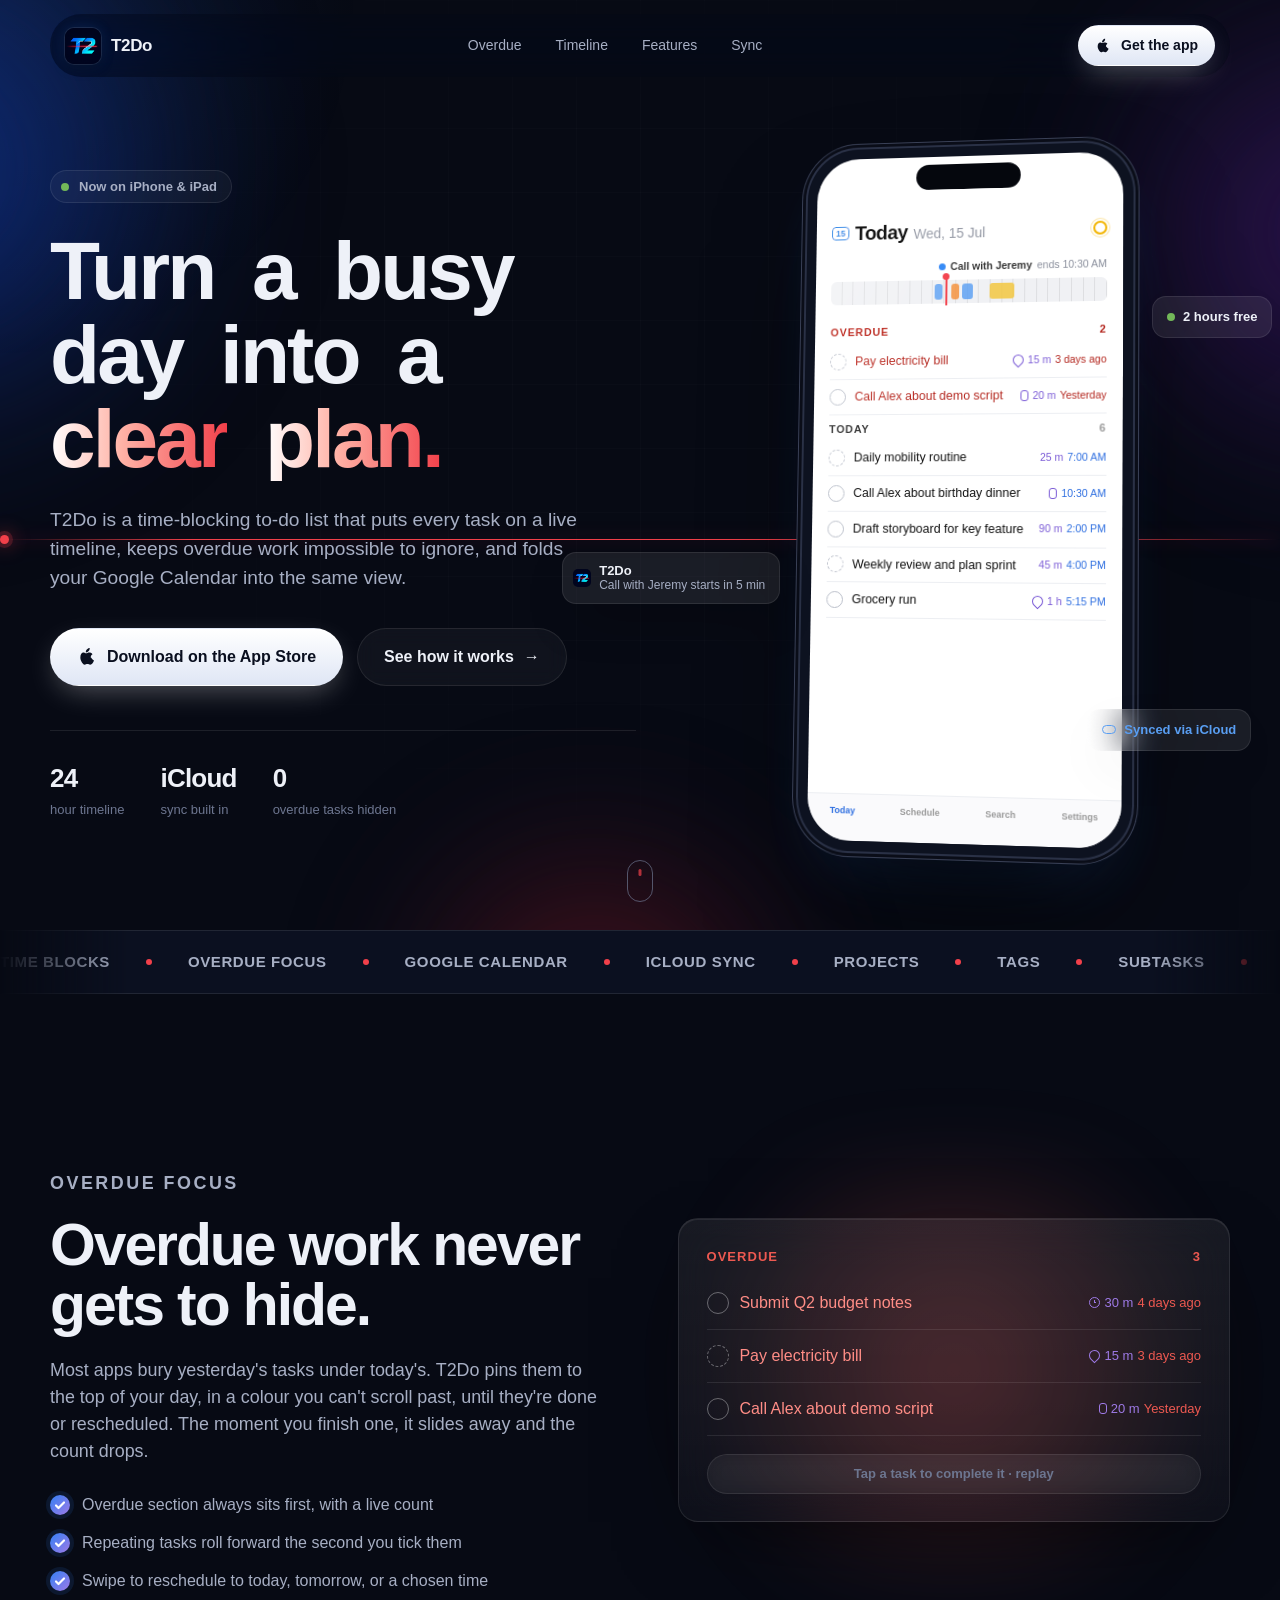
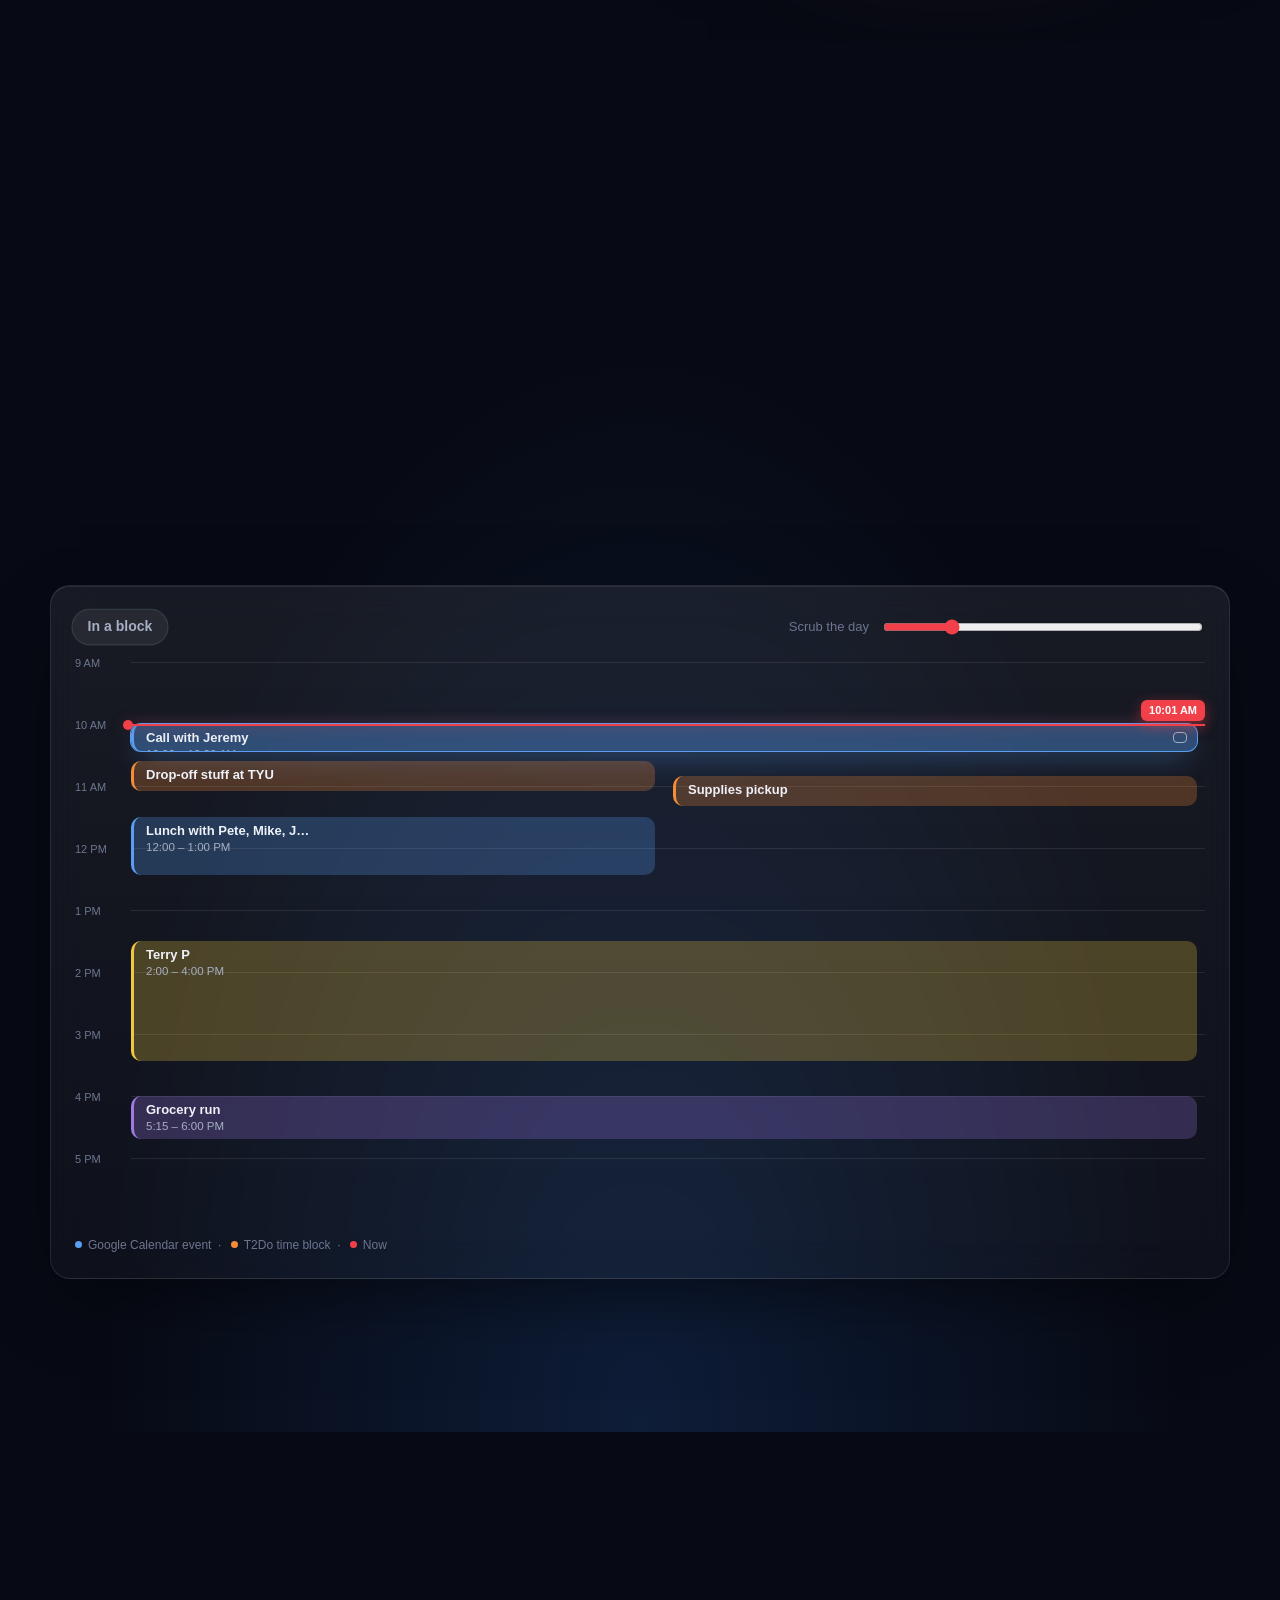
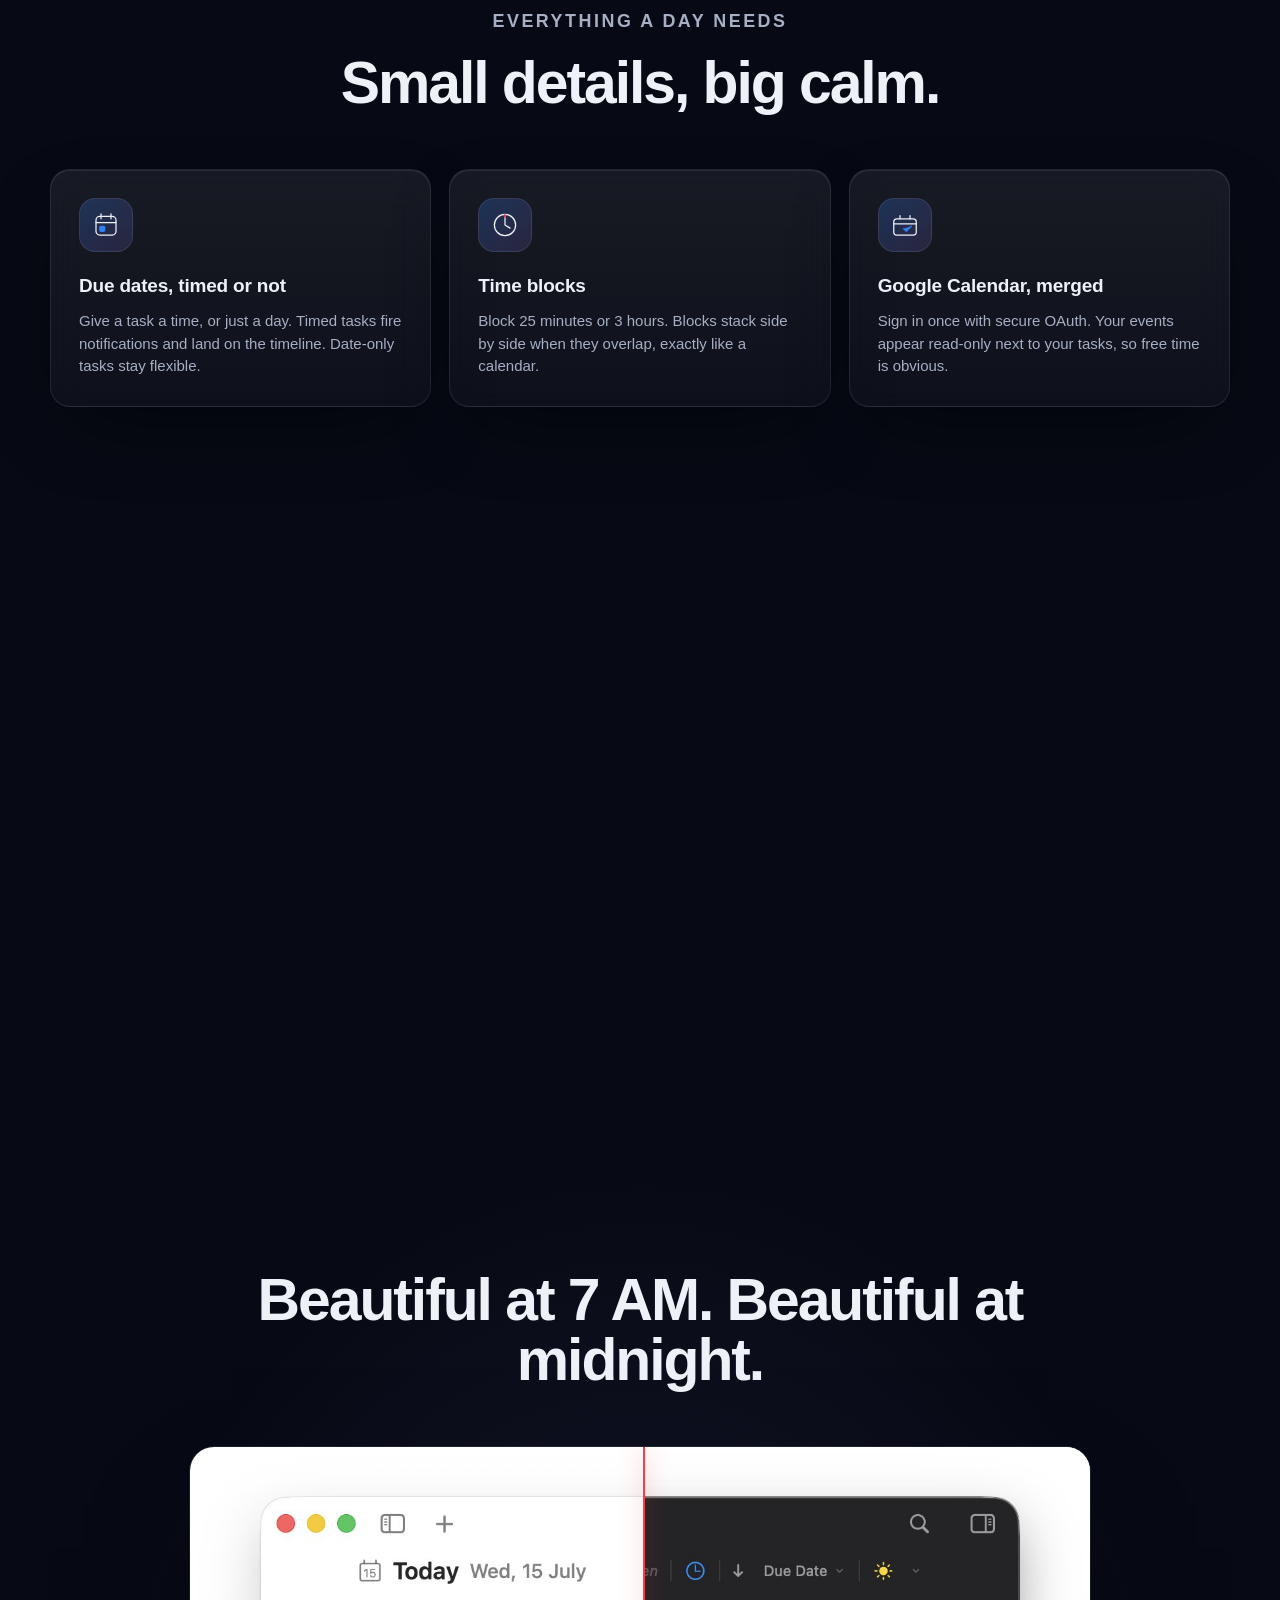
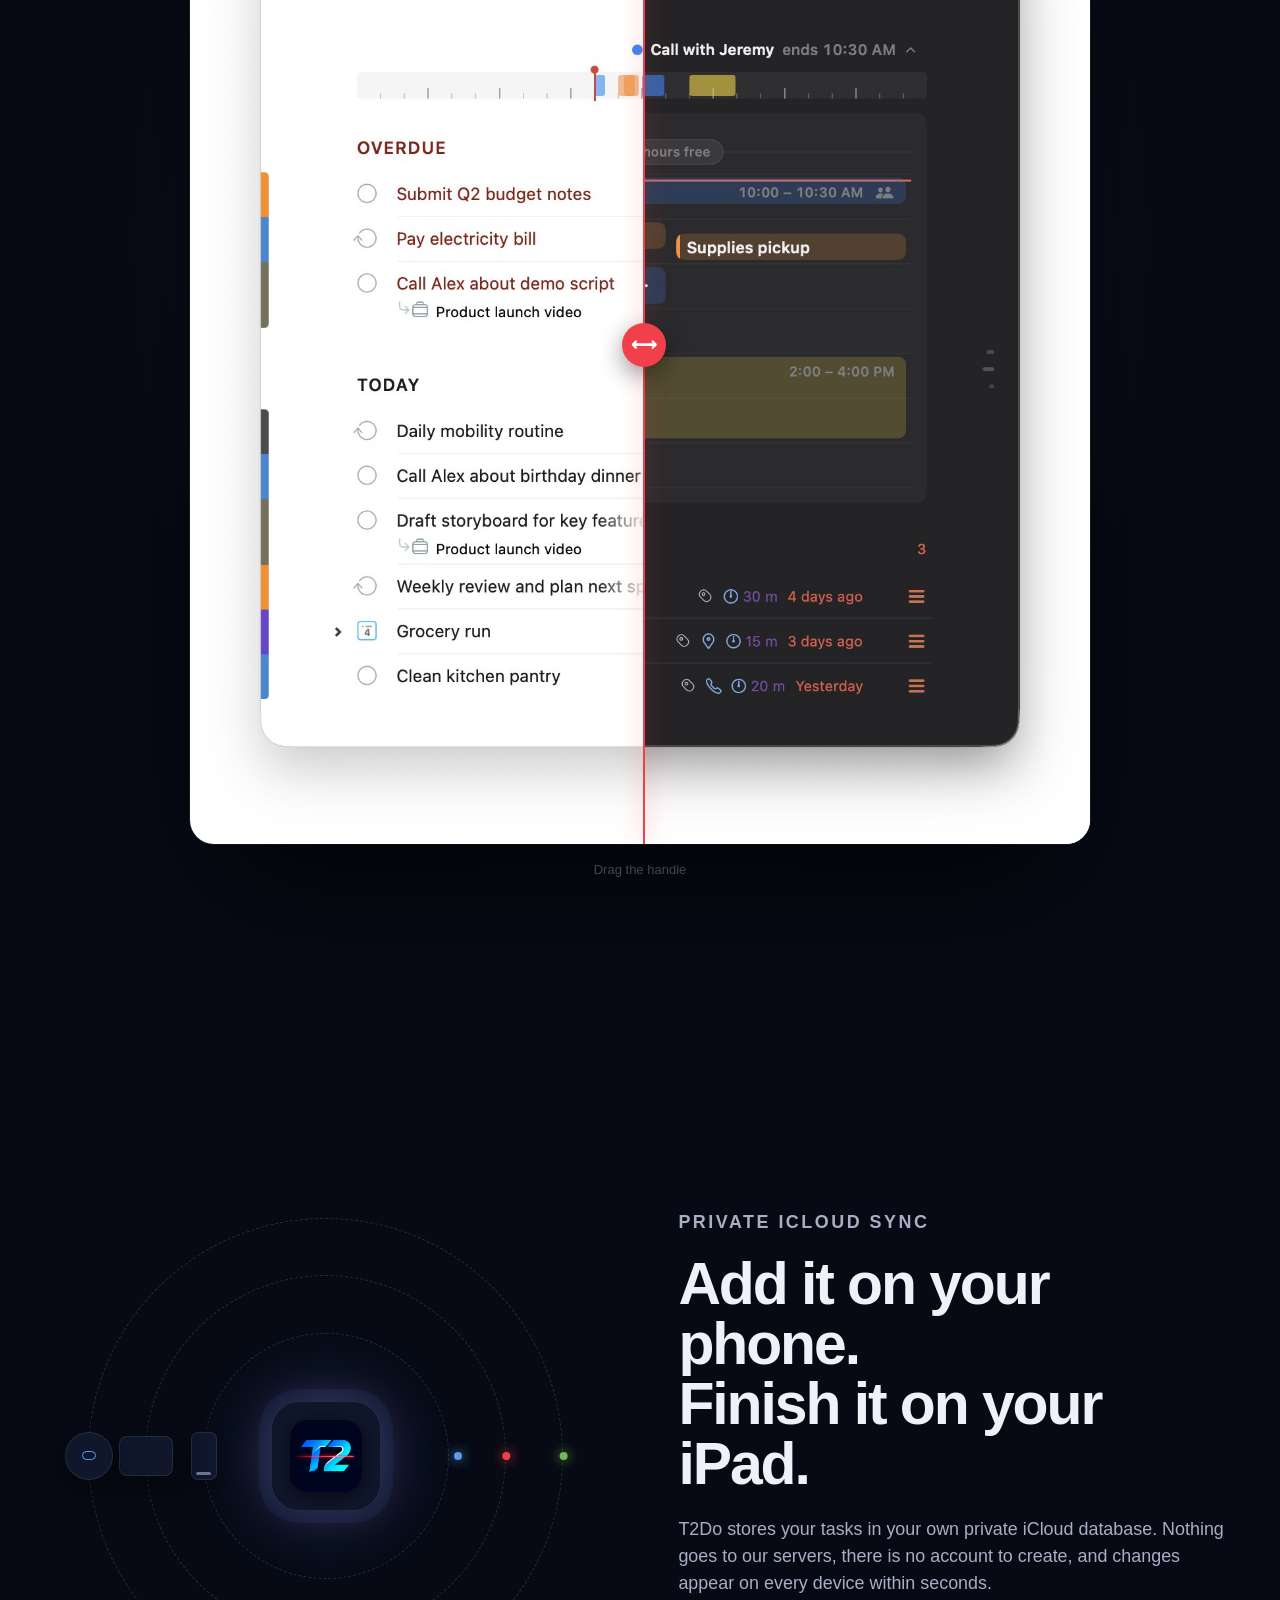
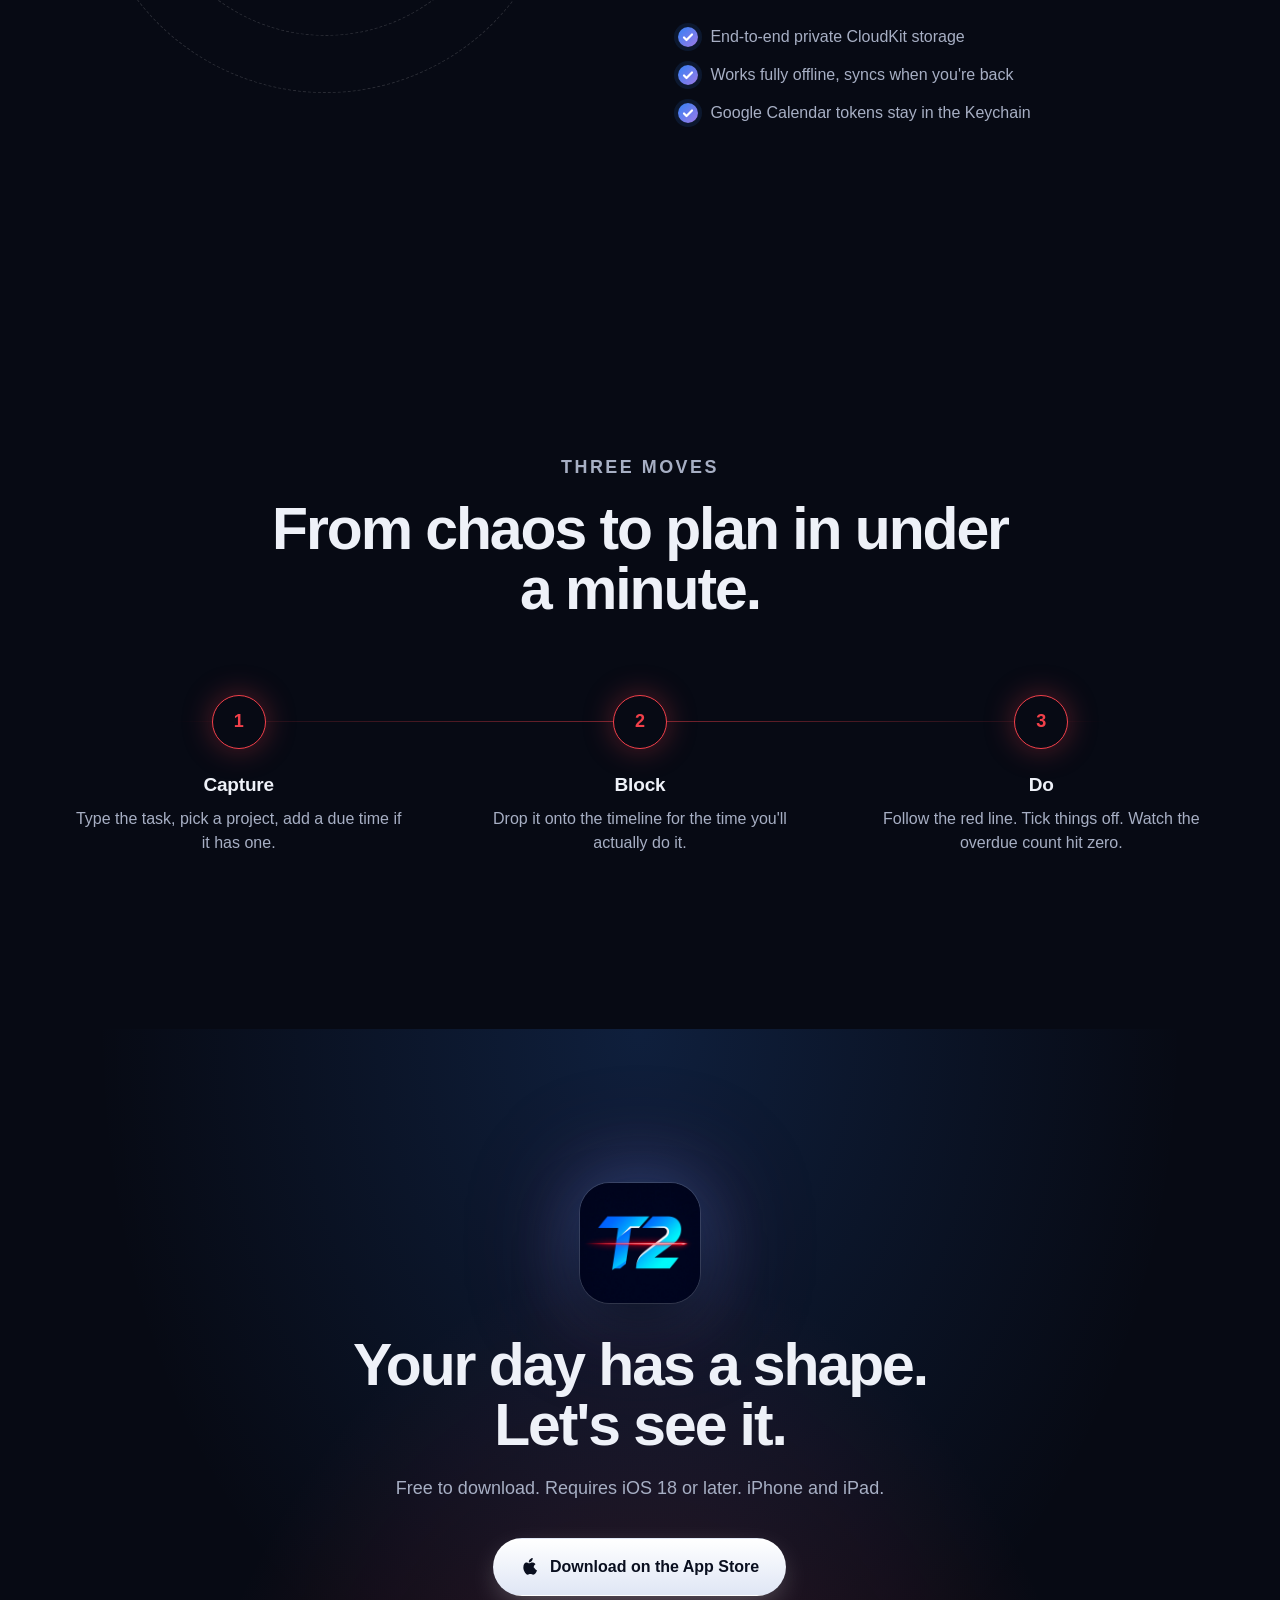
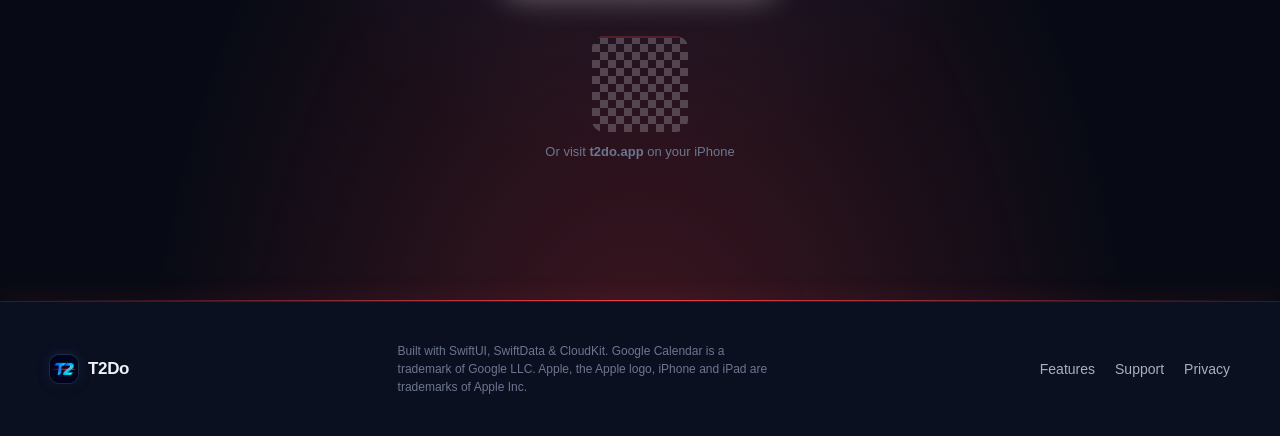
==== commit 57bc15c6: "Refresh app branding and website icons - Update app and website assets with the refreshed T2Do brand" ====
--- a/website/index.html
+++ b/website/index.html
@@ -13,8 +13,12 @@
   <meta property="og:url" content="https://t2do.app/" />
   <meta property="og:type" content="website" />
   <meta name="twitter:card" content="summary_large_image" />
-  <link rel="icon" type="image/png" href="assets/app-icon.png" />
-  <link rel="apple-touch-icon" href="assets/app-icon.png" />
+  <meta name="twitter:image" content="https://t2do.app/assets/app-icon.png" />
+  <link rel="icon" type="image/x-icon" href="assets/favicon.ico" />
+  <link rel="icon" type="image/png" sizes="32x32" href="assets/favicon-32x32.png" />
+  <link rel="icon" type="image/png" sizes="16x16" href="assets/favicon-16x16.png" />
+  <link rel="apple-touch-icon" sizes="180x180" href="assets/apple-touch-icon.png" />
+  <link rel="manifest" href="site.webmanifest" />
   <link rel="stylesheet" href="styles.css" />
 </head>
 <body>
--- a/website/styles.css
+++ b/website/styles.css
@@ -94,7 +94,15 @@
 .nav.hidden { transform: translateY(-120%); }
 @keyframes nav-in { from { transform: translateY(-30px); opacity: 0; } }
 .brand { display: flex; align-items: center; gap: 10px; font-weight: 700; letter-spacing: -0.02em; font-size: 17px; }
-.brand-icon { border-radius: 9px; box-shadow: 0 0 0 1px var(--border), 0 4px 12px rgba(0, 0, 0, .4); }
+.brand-icon {
+  border-radius: 9px;
+  box-shadow: 0 0 0 1px var(--border), 0 4px 12px rgba(0, 0, 0, .4), 0 0 14px rgba(51, 128, 245, 0.2);
+  transition: transform .3s var(--spring), box-shadow .3s var(--ease);
+}
+.brand:hover .brand-icon {
+  transform: scale(1.05);
+  box-shadow: 0 0 0 1px rgba(255, 255, 255, 0.2), 0 6px 18px rgba(0, 0, 0, .5), 0 0 20px rgba(51, 128, 245, 0.45);
+}
 .nav-links { display: flex; gap: 6px; }
 .nav-links a {
   padding: 8px 14px; border-radius: 999px; font-size: 14px; color: var(--text-2); position: relative;
@@ -429,8 +437,8 @@
 
 /* ---------- sync orbit ---------- */
 .orbit { position: relative; width: min(440px, 90vw); aspect-ratio: 1; margin-inline: auto; display: grid; place-items: center; }
-.orbit-core { width: 110px; height: 110px; border-radius: 28px; display: grid; place-items: center; background: var(--bg-3); border: 1px solid var(--border); box-shadow: 0 0 0 12px rgba(51,128,245,.06), 0 0 80px rgba(51,128,245,.35); z-index: 2; }
-.orbit-core img { border-radius: 18px; }
+.orbit-core { width: 110px; height: 110px; border-radius: 28px; display: grid; place-items: center; background: var(--bg-3); border: 1px solid var(--border); box-shadow: 0 0 0 12px rgba(51,128,245,.08), 0 0 80px rgba(51,128,245,.4), 0 0 40px rgba(242,64,74,.25); z-index: 2; }
+.orbit-core img { border-radius: 18px; box-shadow: 0 4px 18px rgba(0, 0, 0, .6); }
 .orbit-ring { position: absolute; inset: var(--inset); border-radius: 50%; border: 1px dashed rgba(255,255,255,.14); animation: spin var(--dur) linear infinite; }
 .orbit-ring.r1 { --inset: 22%; --dur: 18s; animation-delay: -4s; }
 .orbit-ring.r2 { --inset: 9%; --dur: 28s; animation-direction: reverse; animation-delay: -12s; }
@@ -462,7 +470,12 @@
   radial-gradient(ellipse at 50% 120%, rgba(242,64,74,.25), transparent 55%),
   radial-gradient(ellipse at 50% 0%, rgba(51,128,245,.18), transparent 60%); }
 .cta-bg::after { content: ""; position: absolute; left: 0; right: 0; bottom: 0; height: 1px; background: linear-gradient(90deg, transparent, var(--needle), transparent); box-shadow: 0 0 20px var(--needle); }
-.cta-icon { border-radius: 30px; margin: 0 auto 32px; box-shadow: 0 0 0 1px var(--border), 0 40px 80px -20px rgba(0,0,0,.8), 0 0 80px rgba(51,128,245,.3); animation: phone-float 6s ease-in-out infinite; }
+.cta-icon {
+  border-radius: 30px;
+  margin: 0 auto 32px;
+  box-shadow: 0 0 0 1px rgba(255, 255, 255, 0.12), 0 30px 70px -15px rgba(0, 0, 0, .85), 0 0 80px rgba(51, 128, 245, .45), 0 0 120px rgba(242, 64, 74, .25);
+  animation: phone-float 6s ease-in-out infinite;
+}
 .cta p { color: var(--text-2); font-size: 18px; margin-top: 20px; }
 .qr { margin-top: 40px; display: flex; flex-direction: column; align-items: center; gap: 10px; }
 .qr-box { width: 96px; height: 96px; border-radius: 12px; background: repeating-conic-gradient(rgba(255,255,255,.85) 0 25%, transparent 0 50%) 0 0 / 16px 16px; opacity: .25; position: relative; overflow: hidden; }
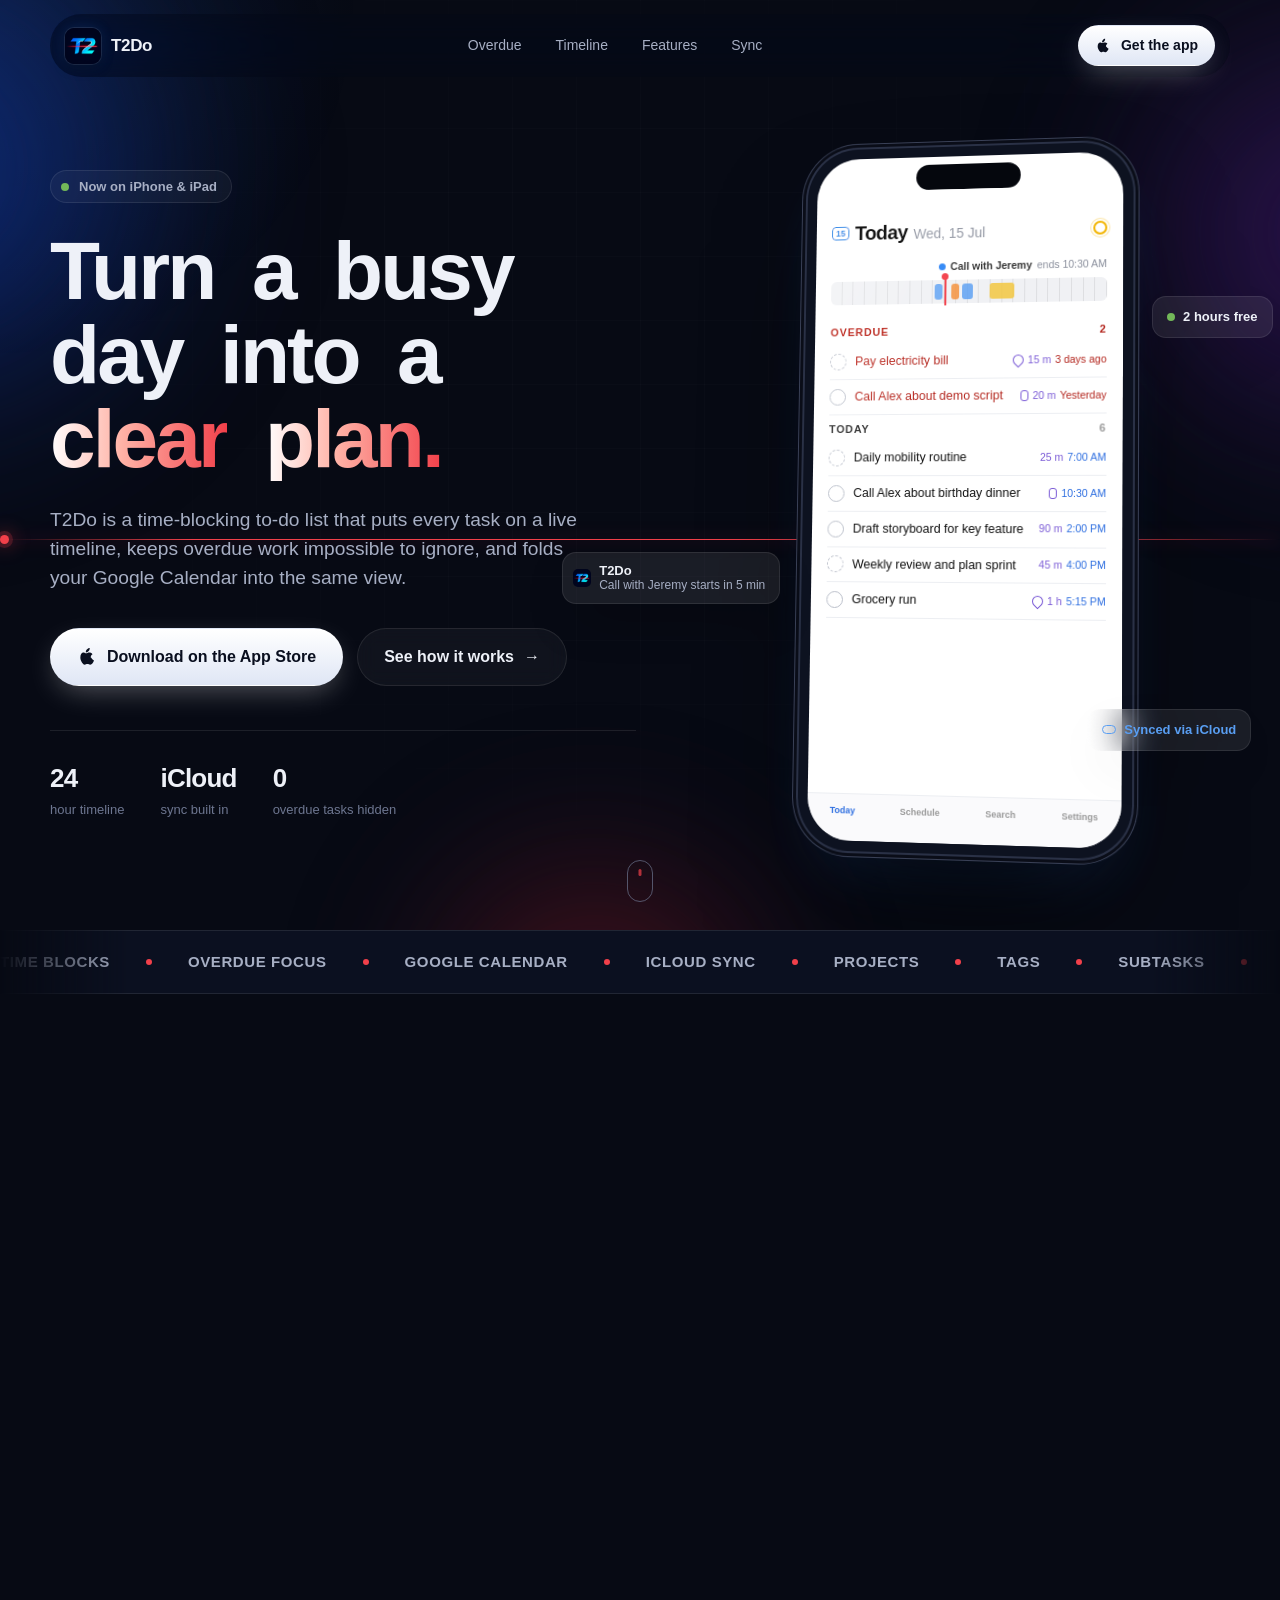
==== commit de29de80: "Optimize website performance and mobile responsiveness - Defer and size website images - Throttle sc" ====
--- a/website/index.html
+++ b/website/index.html
@@ -28,7 +28,7 @@
   <!-- ============ NAV ============ -->
   <header class="nav" id="nav">
     <a class="brand" href="#top" aria-label="T2Do home">
-      <img src="assets/app-icon.png" alt="" class="brand-icon" width="36" height="36" />
+      <img src="assets/icon-192.png" alt="" class="brand-icon" width="36" height="36" decoding="async" />
       <span class="brand-name">T2Do</span>
     </a>
     <nav class="nav-links" aria-label="Primary">
@@ -167,7 +167,7 @@
           <!-- floating chips -->
           <div class="chip chip-free float-a"><span class="chip-dot"></span>2 hours free</div>
           <div class="chip chip-notify float-b">
-            <img src="assets/app-icon.png" alt="" width="18" height="18" />
+            <img src="assets/icon-192.png" alt="" width="18" height="18" decoding="async" />
             <div><strong>T2Do</strong><span>Call with Jeremy starts in 5 min</span></div>
           </div>
           <div class="chip chip-sync float-c"><i class="ico cloud"></i>Synced via iCloud</div>
@@ -321,8 +321,8 @@
           <h2 class="reveal" style="--d:.1s">Beautiful at 7 AM. Beautiful at midnight.</h2>
         </div>
         <div class="screen-compare reveal-scale" id="compare">
-          <img src="assets/screen-today.jpeg" alt="T2Do Today view in light mode" class="screen light" draggable="false" />
-          <img src="assets/screen-schedule.jpeg" alt="T2Do Schedule view in dark mode" class="screen dark" draggable="false" />
+          <img src="assets/screen-today.jpeg" alt="T2Do Today view in light mode" class="screen light" width="1376" height="1514" loading="lazy" decoding="async" draggable="false" />
+          <img src="assets/screen-schedule.jpeg" alt="T2Do Schedule view in dark mode" class="screen dark" width="1376" height="1514" loading="lazy" decoding="async" draggable="false" />
           <div class="compare-handle" id="compareHandle" role="slider" aria-label="Compare light and dark" aria-valuemin="0" aria-valuemax="100" aria-valuenow="50" tabindex="0"><span></span></div>
         </div>
         <p class="hint reveal">Drag the handle</p>
@@ -334,7 +334,7 @@
       <div class="container split reverse">
         <div class="split-visual">
           <div class="orbit reveal-scale">
-            <div class="orbit-core"><img src="assets/app-icon.png" alt="" width="72" height="72" /></div>
+            <div class="orbit-core"><img src="assets/icon-192.png" alt="" width="72" height="72" loading="lazy" decoding="async" /></div>
             <div class="orbit-ring r1"><span class="sat iphone"></span></div>
             <div class="orbit-ring r2"><span class="sat ipad"></span></div>
             <div class="orbit-ring r3"><span class="sat cloud"><i class="ico cloud"></i></span></div>
@@ -376,7 +376,7 @@
     <section class="section cta" id="download">
       <div class="cta-bg" aria-hidden="true"></div>
       <div class="container center-copy">
-        <img src="assets/app-icon.png" alt="T2Do app icon" class="cta-icon reveal-scale" width="120" height="120" />
+        <img src="assets/icon-192.png" alt="T2Do app icon" class="cta-icon reveal-scale" width="120" height="120" loading="lazy" decoding="async" />
         <h2 class="reveal">Your day has a shape.<br/>Let's see it.</h2>
         <p class="reveal" style="--d:.1s">Free to download. Requires iOS 18 or later. iPhone and iPad.</p>
         <div class="hero-actions center reveal" style="--d:.2s">
@@ -395,7 +395,7 @@
 
   <footer class="footer">
     <div class="container footer-inner">
-      <a class="brand" href="#top"><img src="assets/app-icon.png" alt="" width="28" height="28" class="brand-icon" /><span class="brand-name">T2Do</span></a>
+      <a class="brand" href="#top"><img src="assets/icon-192.png" alt="" width="28" height="28" class="brand-icon" loading="lazy" decoding="async" /><span class="brand-name">T2Do</span></a>
       <p>Built with SwiftUI, SwiftData &amp; CloudKit. Google Calendar is a trademark of Google LLC. Apple, the Apple logo, iPhone and iPad are trademarks of Apple Inc.</p>
       <nav aria-label="Footer"><a href="#features">Features</a><a href="mailto:kadeem.jeffery@mail.lavalabs.ai">Support</a><a href="#">Privacy</a></nav>
     </div>
--- a/website/styles.css
+++ b/website/styles.css
@@ -34,7 +34,7 @@
 }
 
 *, *::before, *::after { box-sizing: border-box; }
-html { scroll-behavior: smooth; -webkit-text-size-adjust: 100%; }
+html { scroll-behavior: smooth; -webkit-text-size-adjust: 100%; scroll-padding-top: 88px; }
 body {
   margin: 0;
   font-family: var(--font);
@@ -43,15 +43,19 @@
   line-height: 1.5;
   overflow-x: hidden;
   -webkit-font-smoothing: antialiased;
+  text-rendering: optimizeLegibility;
 }
 img { display: block; max-width: 100%; }
 a { color: inherit; text-decoration: none; }
 ul, ol { margin: 0; padding: 0; list-style: none; }
 h1, h2, h3, p { margin: 0; }
 button { font: inherit; color: inherit; background: none; border: 0; cursor: pointer; }
+a, button, input { -webkit-tap-highlight-color: transparent; }
+:focus-visible { outline: 2px solid #8bb8ff; outline-offset: 4px; }
 
 .container { width: min(1180px, 100% - 48px); margin-inline: auto; }
 .section { position: relative; padding: clamp(96px, 12vw, 160px) 0; }
+.section:not(.cta) { content-visibility: auto; contain-intrinsic-size: auto 900px; }
 
 /* ---------- typography ---------- */
 h1, h2 { letter-spacing: -0.035em; line-height: 1.02; font-weight: 700; }
@@ -116,7 +120,6 @@
   display: inline-flex; align-items: center; gap: 10px; font-weight: 600;
   border-radius: 999px; border: 1px solid transparent; white-space: nowrap;
   transition: transform .35s var(--spring), box-shadow .35s, background .3s, border-color .3s;
-  will-change: transform;
 }
 .btn-small { padding: 9px 16px; font-size: 14px; }
 .btn-large { padding: 16px 26px; font-size: 16px; }
@@ -217,7 +220,7 @@
     0 0 0 2px #2a3146, 0 0 0 5px #0a0d18, 0 0 0 6px #3a4157,
     0 60px 120px -30px rgba(0, 0, 0, .8), 0 30px 60px -20px rgba(51, 128, 245, .25);
   transform: rotateY(var(--ry, -8deg)) rotateX(var(--rx, 4deg));
-  transition: transform .6s var(--ease); transform-style: preserve-3d; will-change: transform;
+  transition: transform .6s var(--ease); transform-style: preserve-3d;
   animation: phone-float 7s ease-in-out infinite;
 }
 @keyframes phone-float { 50% { translate: 0 -14px; } }
@@ -421,7 +424,7 @@
 /* ---------- screens compare ---------- */
 .screens::before { content: ""; position: absolute; inset: 0; z-index: -1; background: radial-gradient(ellipse at 50% 50%, rgba(158,122,230,.12), transparent 60%); }
 .screen-compare {
-  position: relative; margin: 56px auto 0; max-width: 900px; aspect-ratio: 1380 / 1530; border-radius: 24px; overflow: hidden;
+  position: relative; margin: 56px auto 0; max-width: 900px; aspect-ratio: 1376 / 1514; border-radius: 24px; overflow: hidden;
   box-shadow: 0 60px 120px -40px rgba(0,0,0,.9), 0 0 0 1px var(--border); user-select: none; cursor: ew-resize; touch-action: none;
   --split: 50%;
 }
@@ -497,6 +500,94 @@
   .phone { transform: none; }
   html { scroll-behavior: auto; }
 }
+
+/* ---------- responsive + lower-power devices ---------- */
+@media (max-width: 960px), (pointer: coarse) {
+  .cursor-glow { display: none; }
+  .blob { will-change: auto; }
+  .card, .chip, .btn-ghost { -webkit-backdrop-filter: none; backdrop-filter: none; }
+  .feature:hover { transform: none !important; }
+  .blob, .phone, .chip, .glow-ring, .orbit-ring, .sat, .packet, .cta-icon { animation: none; }
+}
+
+@media (max-width: 760px) {
+  html { scroll-padding-top: 76px; }
+  .container, .hero-inner { width: min(100% - 32px, 1180px); }
+  .section { padding: 80px 0; }
+  .nav {
+    inset: max(8px, env(safe-area-inset-top)) 0 auto;
+    width: calc(100% - 20px); gap: 12px; padding: 8px 10px;
+    background: rgba(7, 10, 20, .88);
+  }
+  .nav .brand { gap: 8px; }
+  .nav .brand-icon { width: 32px; height: 32px; }
+  .nav .btn-small { min-height: 44px; padding-inline: 14px; }
+  .hero { min-height: auto; padding: 112px 0 72px; }
+  .hero-inner { gap: 64px; }
+  .headline { font-size: clamp(42px, 13vw, 64px); line-height: 1.01; }
+  .lede { font-size: 17px; line-height: 1.6; }
+  .hero-stats { width: 100%; margin-top: 36px; padding-top: 24px; }
+  .hero-device { width: 100%; }
+  .phone { width: min(310px, calc(100vw - 48px)); transform: none; border-radius: 46px; }
+  .phone-screen { border-radius: 38px; }
+  .chip-free { right: 0; top: 18%; }
+  .scroll-hint { display: none; }
+  .split { gap: 52px; }
+  .split-copy { text-align: center; }
+  .split-copy > p { margin-inline: auto; }
+  .checklist { width: min(100%, 560px); margin-inline: auto; text-align: left; }
+  .schedule { margin-top: 40px; padding: 16px 12px 18px; border-radius: 16px; }
+  .schedule-top { align-items: stretch; margin-bottom: 24px; }
+  .scrub { width: 100%; flex-direction: column; align-items: stretch; gap: 8px; }
+  .scrub input { width: 100%; min-height: 44px; margin: -8px 0; }
+  .schedule-grid { grid-template-columns: 44px minmax(0, 1fr); }
+  .lanes { padding-right: 0; gap: 0 6px; }
+  .block { padding-inline: 8px; font-size: 12px; }
+  .screen-compare { margin-top: 40px; border-radius: 16px; }
+  .compare-handle span { width: 48px; height: 48px; }
+  .orbit { width: min(360px, calc(100vw - 48px)); }
+  .cta { padding-bottom: calc(96px + env(safe-area-inset-bottom)); }
+  .footer { padding: 36px 0 calc(36px + env(safe-area-inset-bottom)); }
+  .footer-inner { justify-content: center; text-align: center; }
+  .footer p { order: 3; }
+  .footer nav { width: 100%; justify-content: center; flex-wrap: wrap; }
+  .footer nav a { min-height: 44px; display: inline-flex; align-items: center; }
+}
+
+@media (max-width: 480px) {
+  .section { padding: 68px 0; }
+  h2 { font-size: clamp(32px, 10vw, 42px); }
+  .nav .brand-name { font-size: 16px; }
+  .nav .btn-small { font-size: 13px; }
+  .hero-actions { width: 100%; gap: 10px; }
+  .hero-actions .btn { width: 100%; min-height: 52px; justify-content: center; }
+  .hero-stats { display: grid; grid-template-columns: repeat(3, minmax(0, 1fr)); gap: 12px; }
+  .hero-stats strong { font-size: 22px; }
+  .hero-stats span { font-size: 12px; }
+  .eyebrow { margin-bottom: 20px; }
+  .overdue-card { padding: 20px 16px; }
+  .tasks.big .task { grid-template-columns: 22px minmax(0, 1fr); gap: 10px; }
+  .tasks.big .meta { grid-column: 2; justify-self: start; margin-top: -6px; }
+  .schedule-note { line-height: 1.7; }
+  .feature { padding: 24px; }
+  .feature-grid, .step-list { margin-top: 40px; }
+  .orbit-core { width: 92px; height: 92px; border-radius: 24px; }
+  .orbit-core img { width: 60px; height: 60px; }
+  .cta-icon { width: 104px; height: 104px; border-radius: 26px; }
+}
+
+@media (max-width: 350px) {
+  .nav .btn-small svg { display: none; }
+  .container, .hero-inner { width: calc(100% - 24px); }
+  .headline { font-size: 40px; }
+  .hero-stats { grid-template-columns: 1fr; }
+  .hero-stats li { flex-direction: row; justify-content: center; align-items: baseline; gap: 8px; }
+}
+
+@media (prefers-reduced-transparency: reduce) {
+  .nav { background: #070a14; }
+  .card, .chip, .btn-ghost { -webkit-backdrop-filter: none; backdrop-filter: none; }
+}
 /* ?static — QA mode: jump every animation to its finished state */
 html.static *, html.static *::before, html.static *::after { animation-duration: 0s !important; animation-delay: 0s !important; transition: none !important; }
 html.static .reveal, html.static .reveal-scale, html.static .headline .word { opacity: 1; transform: none; }
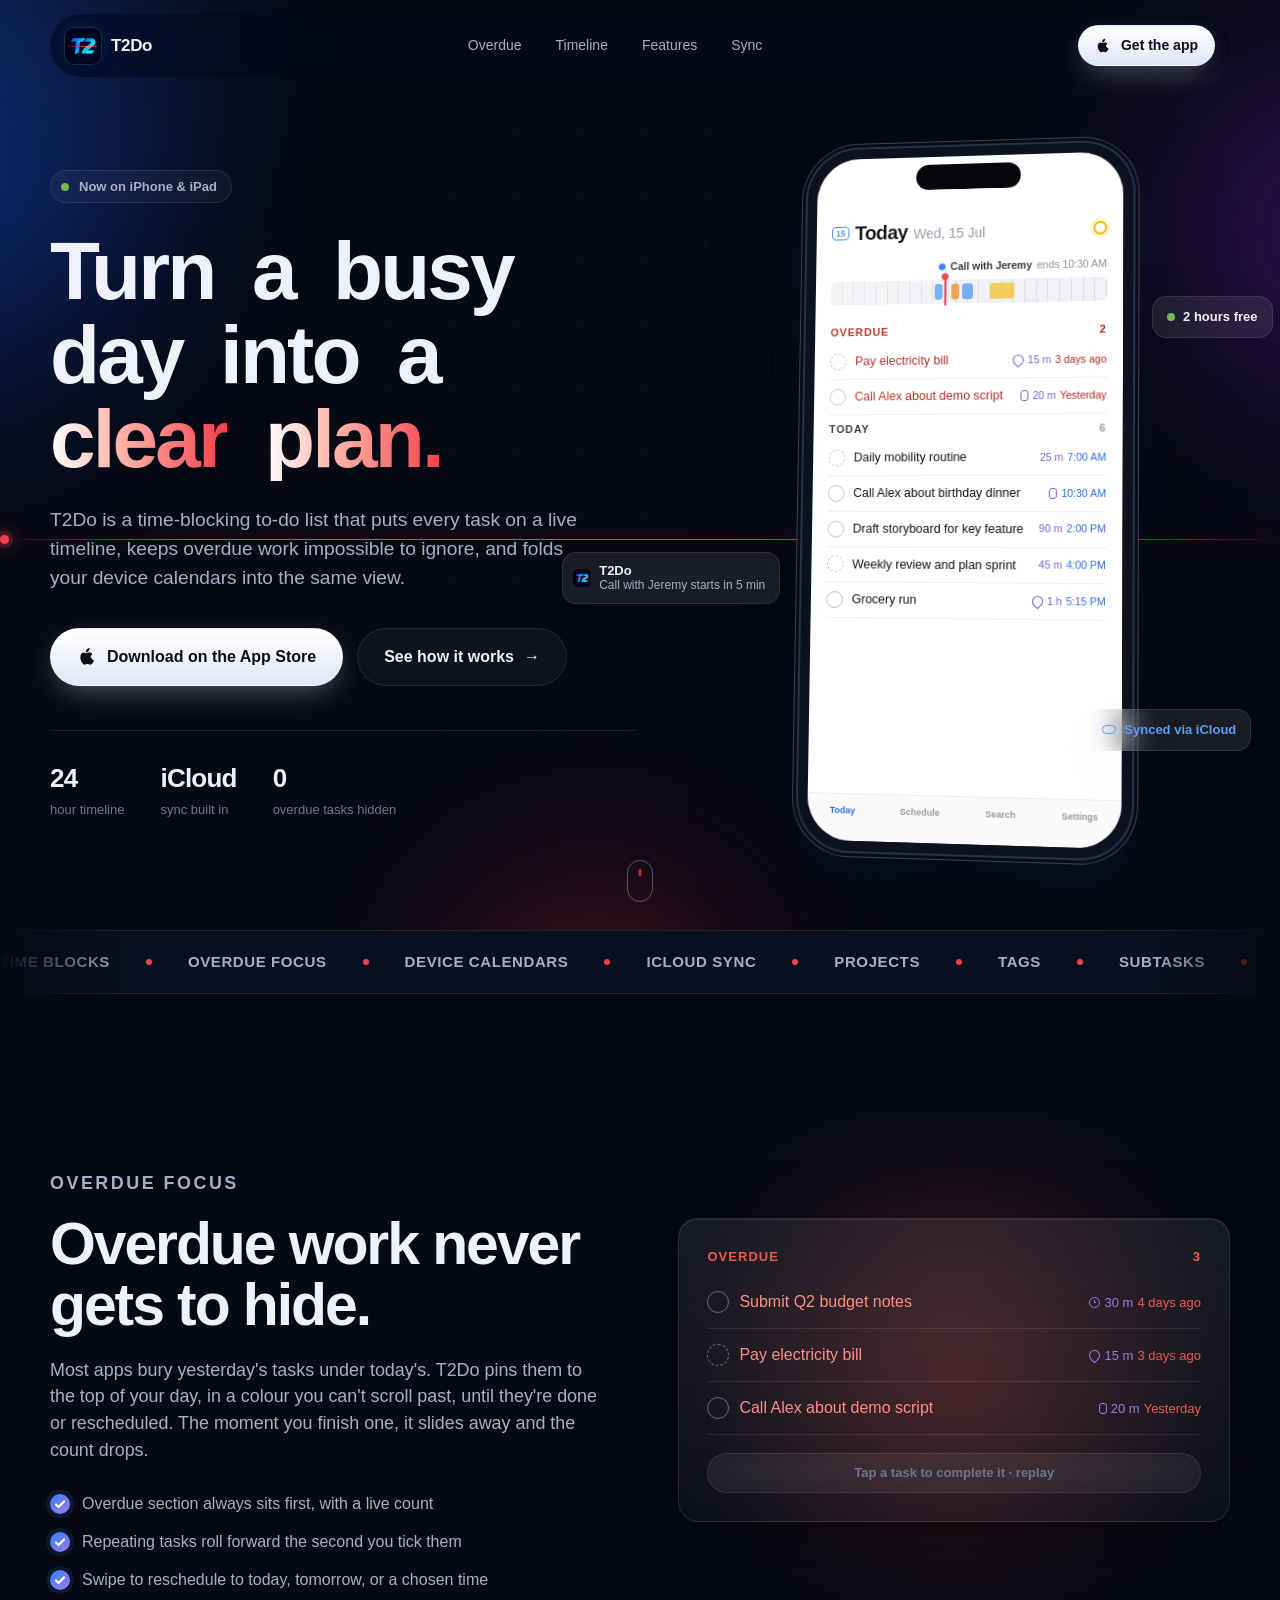
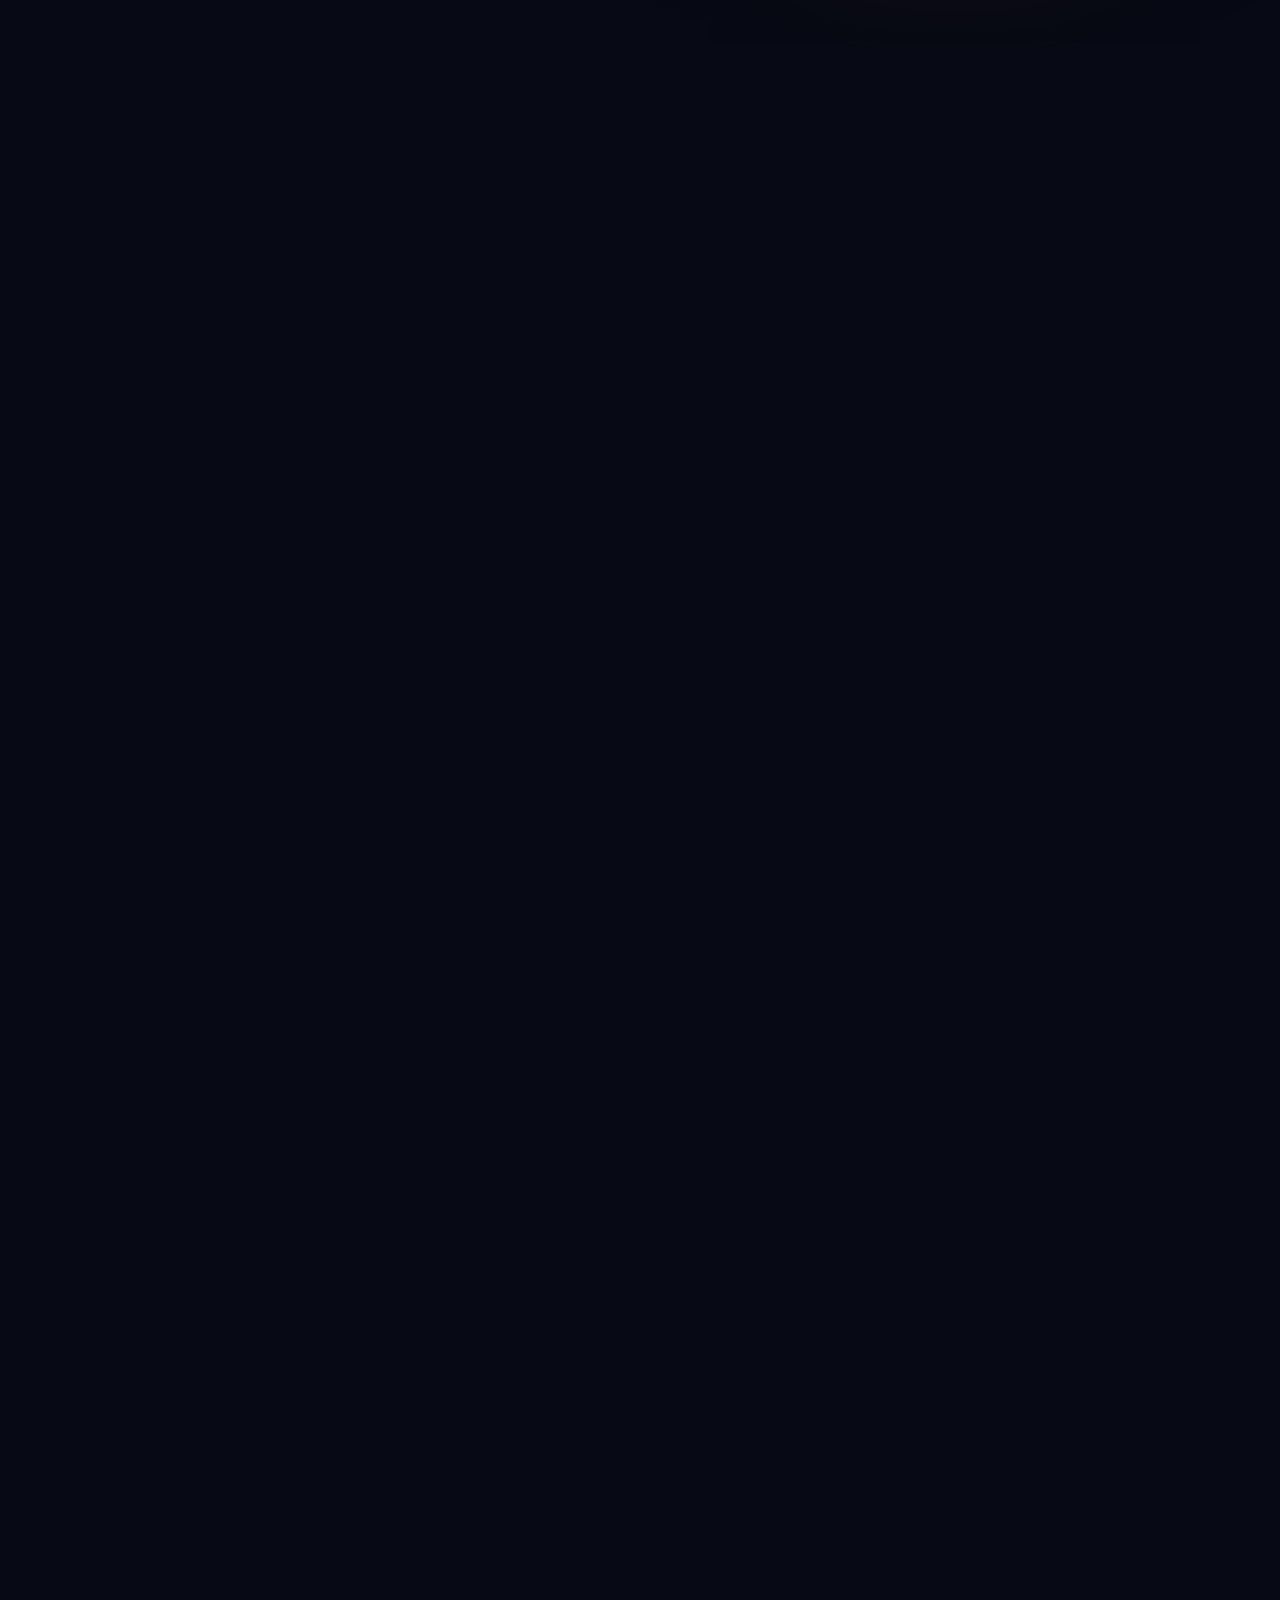
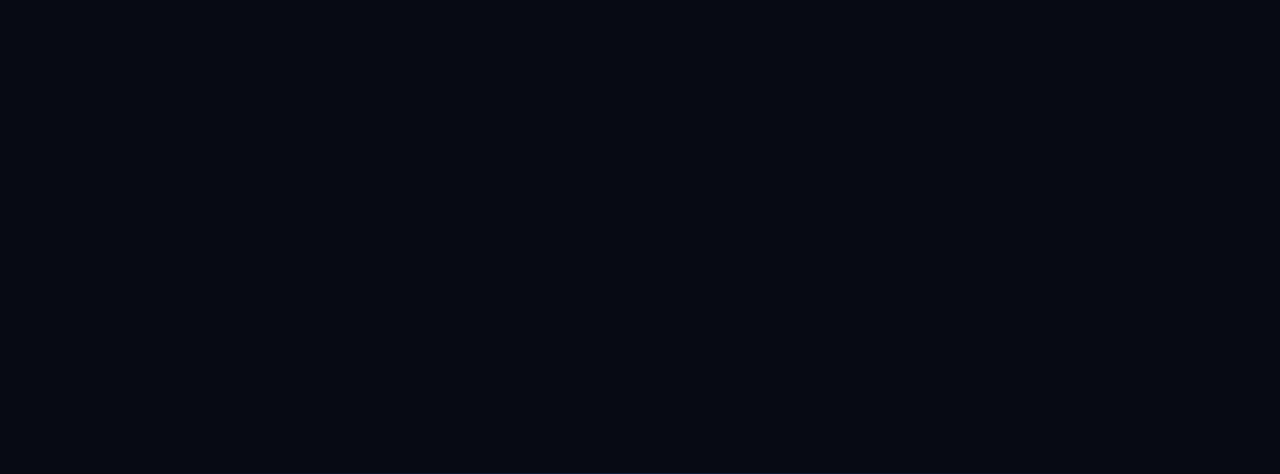
==== commit cbe05d8b: "Replace Google OAuth with device calendar access" ====
--- a/website/index.html
+++ b/website/index.html
@@ -4,7 +4,7 @@
   <meta charset="UTF-8" />
   <meta name="viewport" content="width=device-width, initial-scale=1.0" />
   <title>T2Do — Turn a busy day into a clear plan</title>
-  <meta name="description" content="T2Do is a time-blocking to-do list for iPhone and iPad that keeps overdue work visible, places tasks on a live timeline, and merges your Google Calendar into one view." />
+  <meta name="description" content="T2Do is a time-blocking to-do list for iPhone and iPad that keeps overdue work visible, places tasks on a live timeline, and merges your device calendars into one view." />
   <meta property="og:title" content="T2Do — A time-blocking to-do list with overdue focus" />
   <meta property="og:description" content="See your whole day on one timeline. Never lose an overdue task again." />
   <meta property="og:image" content="https://t2do.app/assets/app-icon.png" />
@@ -69,7 +69,7 @@
           </h1>
           <p class="lede reveal" style="--d:.55s">
             T2Do is a time-blocking to-do list that puts every task on a live timeline, keeps
-            overdue work impossible to ignore, and folds your Google Calendar into the same view.
+            overdue work impossible to ignore, and folds your device calendars into the same view.
           </p>
           <div class="hero-actions reveal" style="--d:.7s">
             <a class="btn btn-primary btn-large magnetic" href="#download">
@@ -180,8 +180,8 @@
     <!-- ============ MARQUEE ============ -->
     <section class="marquee" id="marquee" aria-hidden="true">
       <div class="marquee-track">
-        <span>Time blocks</span><i></i><span>Overdue focus</span><i></i><span>Google Calendar</span><i></i><span>iCloud sync</span><i></i><span>Projects</span><i></i><span>Tags</span><i></i><span>Subtasks</span><i></i><span>Widgets</span><i></i><span>Notifications</span><i></i><span>Flags</span><i></i>
-        <span>Time blocks</span><i></i><span>Overdue focus</span><i></i><span>Google Calendar</span><i></i><span>iCloud sync</span><i></i><span>Projects</span><i></i><span>Tags</span><i></i><span>Subtasks</span><i></i><span>Widgets</span><i></i><span>Notifications</span><i></i><span>Flags</span><i></i>
+        <span>Time blocks</span><i></i><span>Overdue focus</span><i></i><span>Device calendars</span><i></i><span>iCloud sync</span><i></i><span>Projects</span><i></i><span>Tags</span><i></i><span>Subtasks</span><i></i><span>Widgets</span><i></i><span>Notifications</span><i></i><span>Flags</span><i></i>
+        <span>Time blocks</span><i></i><span>Overdue focus</span><i></i><span>Device calendars</span><i></i><span>iCloud sync</span><i></i><span>Projects</span><i></i><span>Tags</span><i></i><span>Subtasks</span><i></i><span>Widgets</span><i></i><span>Notifications</span><i></i><span>Flags</span><i></i>
       </div>
     </section>
 
@@ -251,7 +251,7 @@
               <div class="block" style="--start:7;--len:.75;--col:1;--span:2;--c:var(--purple)"><strong>Grocery run</strong><span>5:15 – 6:00 PM</span></div>
             </div>
           </div>
-          <p class="schedule-note"><span class="dot" style="background:var(--blue)"></span> Google Calendar event &nbsp;·&nbsp; <span class="dot" style="background:var(--orange)"></span> T2Do time block &nbsp;·&nbsp; <span class="dot" style="background:var(--needle)"></span> Now</p>
+          <p class="schedule-note"><span class="dot" style="background:var(--blue)"></span> Calendar event &nbsp;·&nbsp; <span class="dot" style="background:var(--orange)"></span> T2Do time block &nbsp;·&nbsp; <span class="dot" style="background:var(--needle)"></span> Now</p>
         </div>
       </div>
     </section>
@@ -276,8 +276,8 @@
           </article>
           <article class="feature card tilt reveal" style="--d:.16s">
             <div class="feature-icon"><svg viewBox="0 0 48 48"><rect x="6" y="14" width="36" height="26" rx="5"/><path d="M6 22h36M16 14V9M32 14V9"/><path class="fill" d="M22 30l4 4 8-8"/></svg></div>
-            <h3>Google Calendar, merged</h3>
-            <p>Sign in once with secure OAuth. Your events appear read-only next to your tasks, so free time is obvious.</p>
+            <h3>Your calendars, together</h3>
+            <p>Choose calendars already synced with Apple Calendar, including iCloud, Google, and Outlook. Allow calendar access to display events beside your tasks. T2Do never changes your events.</p>
           </article>
           <article class="feature card tilt reveal" style="--d:.24s">
             <div class="feature-icon"><svg viewBox="0 0 48 48"><path d="M10 12h28a4 4 0 0 1 4 4v20a4 4 0 0 1-4 4H10a4 4 0 0 1-4-4V16a4 4 0 0 1 4-4z"/><path d="M6 20h36"/><circle class="fill-orange" cx="14" cy="28" r="3"/><circle class="fill-blue" cx="24" cy="28" r="3"/><circle class="fill-purple" cx="34" cy="28" r="3"/></svg></div>
@@ -351,7 +351,7 @@
           <ul class="checklist reveal" style="--d:.3s">
             <li>End-to-end private CloudKit storage</li>
             <li>Works fully offline, syncs when you're back</li>
-            <li>Google Calendar tokens stay in the Keychain</li>
+            <li>Calendar access is optional, with no separate sign-in</li>
           </ul>
         </div>
       </div>
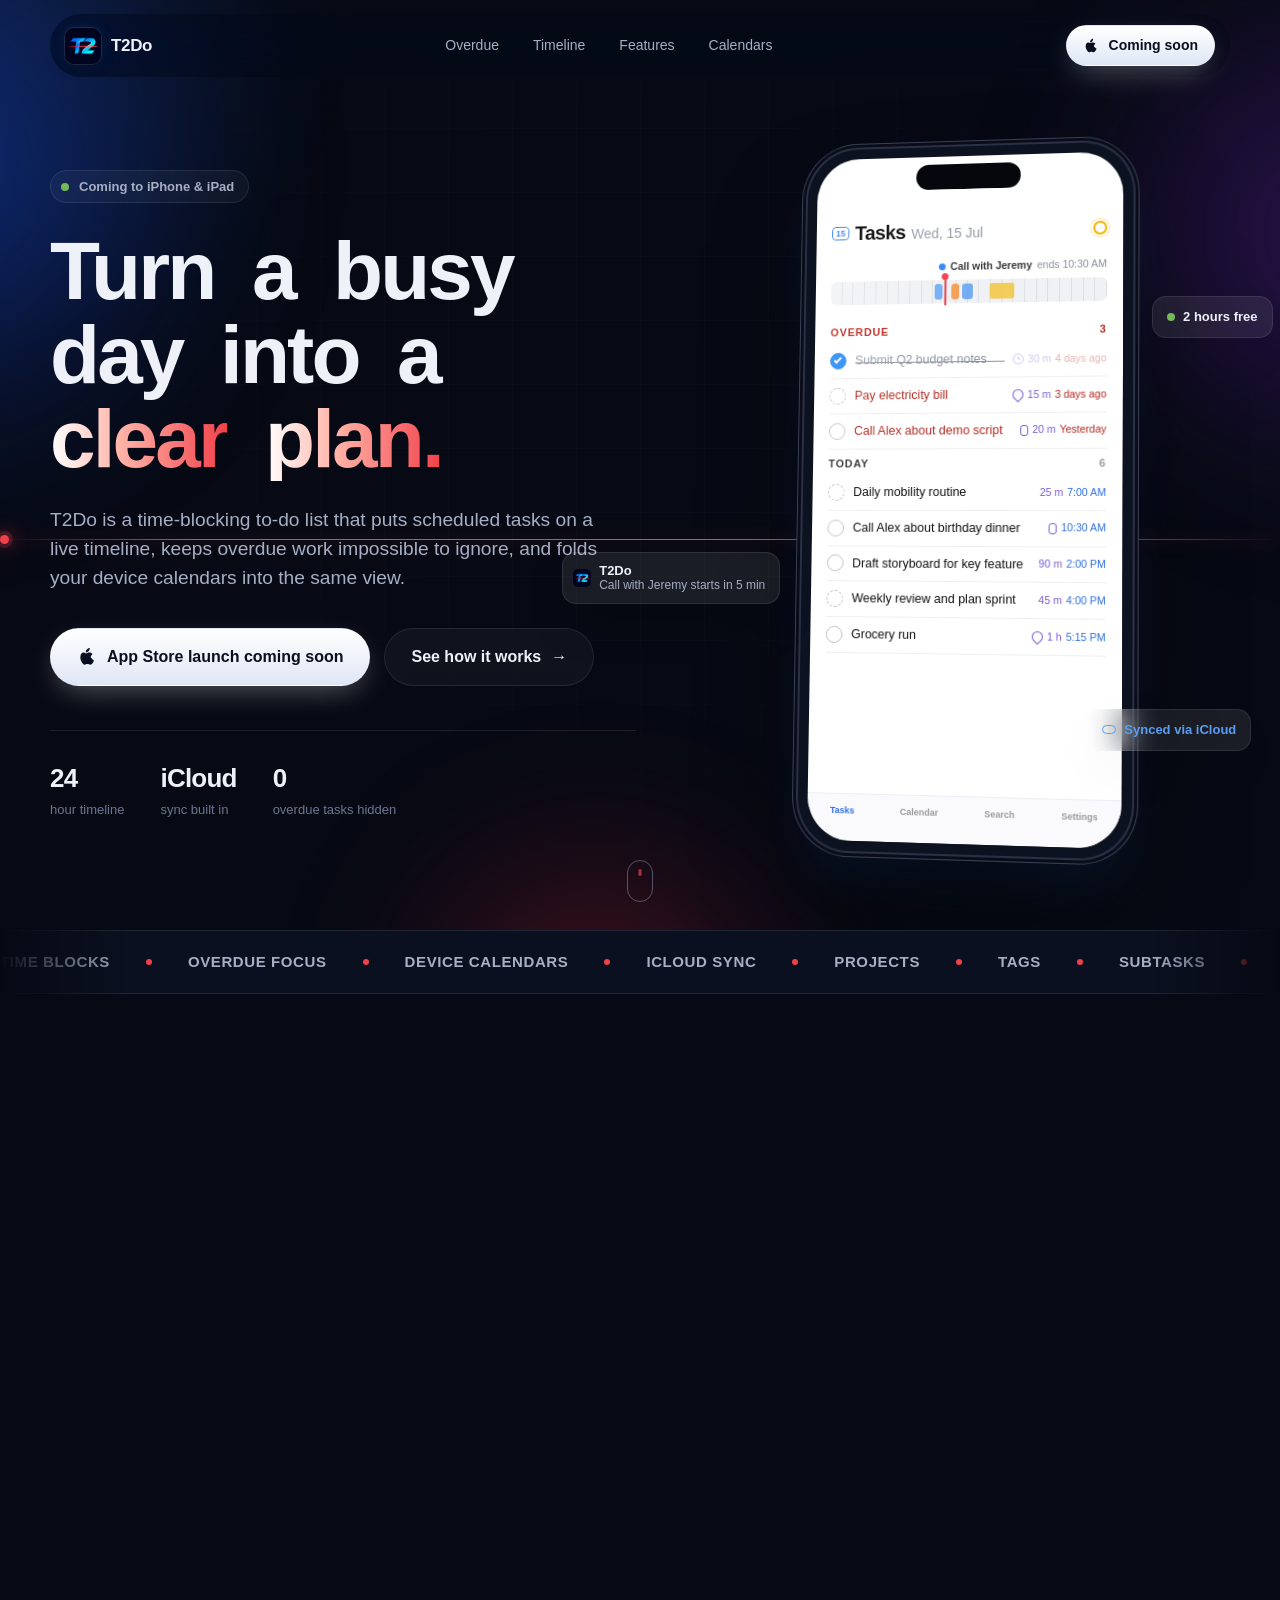
==== commit c4273602: "Prepare privacy disclosures and Settings for App Review" ====
--- a/website/index.html
+++ b/website/index.html
@@ -35,11 +35,11 @@
       <a href="#overdue">Overdue</a>
       <a href="#timeline">Timeline</a>
       <a href="#features">Features</a>
-      <a href="#sync">Sync</a>
+      <a href="#calendars">Calendars</a>
     </nav>
     <a class="btn btn-small btn-primary" href="#download">
       <svg viewBox="0 0 24 24" width="16" height="16" aria-hidden="true"><path fill="currentColor" d="M16.4 12.6c0-2.6 2.1-3.8 2.2-3.9-1.2-1.8-3.1-2-3.7-2-1.6-.2-3.1.9-3.9.9s-2-.9-3.4-.9C5.9 6.8 4 8.8 4 12.5c0 1.1.2 2.3.6 3.4.6 1.6 2.6 5.4 4.7 5.3 1.1 0 1.8-.7 3.2-.7s2 .7 3.4.7c2.1 0 3.9-3.5 4.5-5.1-2.8-1.3-3-3.4-4-3.5zM14 4.9c.8-1 1.4-2.3 1.2-3.7-1.2 0-2.6.8-3.4 1.8-.8.9-1.4 2.2-1.2 3.6 1.3.1 2.6-.7 3.4-1.7z"/></svg>
-      Get the app
+      Coming soon
     </a>
   </header>
 
@@ -56,7 +56,7 @@
 
       <div class="hero-inner">
         <div class="hero-copy">
-          <p class="eyebrow reveal"><span class="pulse-dot"></span> Now on iPhone &amp; iPad</p>
+          <p class="eyebrow reveal"><span class="pulse-dot"></span> Coming to iPhone &amp; iPad</p>
           <h1 class="headline">
             <span class="word">Turn</span>
             <span class="word">a</span>
@@ -68,13 +68,13 @@
             <span class="word accent">plan.</span>
           </h1>
           <p class="lede reveal" style="--d:.55s">
-            T2Do is a time-blocking to-do list that puts every task on a live timeline, keeps
+            T2Do is a time-blocking to-do list that puts scheduled tasks on a live timeline, keeps
             overdue work impossible to ignore, and folds your device calendars into the same view.
           </p>
           <div class="hero-actions reveal" style="--d:.7s">
             <a class="btn btn-primary btn-large magnetic" href="#download">
               <svg viewBox="0 0 24 24" width="20" height="20" aria-hidden="true"><path fill="currentColor" d="M16.4 12.6c0-2.6 2.1-3.8 2.2-3.9-1.2-1.8-3.1-2-3.7-2-1.6-.2-3.1.9-3.9.9s-2-.9-3.4-.9C5.9 6.8 4 8.8 4 12.5c0 1.1.2 2.3.6 3.4.6 1.6 2.6 5.4 4.7 5.3 1.1 0 1.8-.7 3.2-.7s2 .7 3.4.7c2.1 0 3.9-3.5 4.5-5.1-2.8-1.3-3-3.4-4-3.5zM14 4.9c.8-1 1.4-2.3 1.2-3.7-1.2 0-2.6.8-3.4 1.8-.8.9-1.4 2.2-1.2 3.6 1.3.1 2.6-.7 3.4-1.7z"/></svg>
-              Download on the App Store
+              App Store launch coming soon
             </a>
             <a class="btn btn-ghost btn-large" href="#timeline">See how it works <span class="arrow">→</span></a>
           </div>
@@ -93,7 +93,7 @@
               <div class="app-header">
                 <div class="app-title">
                   <span class="cal-icon">15</span>
-                  <span class="app-title-text">Today</span>
+                  <span class="app-title-text">Tasks</span>
                   <span class="app-title-date">Wed, 15 Jul</span>
                 </div>
                 <span class="app-sun"></span>
@@ -159,7 +159,7 @@
               </ul>
 
               <div class="tabbar">
-                <span class="tab active">Today</span><span class="tab">Schedule</span><span class="tab">Search</span><span class="tab">Settings</span>
+                <span class="tab active">Tasks</span><span class="tab">Calendar</span><span class="tab">Search</span><span class="tab">Settings</span>
               </div>
             </div>
           </div>
@@ -199,7 +199,7 @@
           <ul class="checklist reveal" style="--d:.3s">
             <li>Overdue section always sits first, with a live count</li>
             <li>Repeating tasks roll forward the second you tick them</li>
-            <li>Swipe to reschedule to today, tomorrow, or a chosen time</li>
+            <li>Open a task to change its due date or time block</li>
           </ul>
         </div>
         <div class="split-visual">
@@ -225,7 +225,7 @@
           <h2 class="reveal" style="--d:.1s">Your whole day, on one line.</h2>
           <p class="reveal" style="--d:.2s">
             Every task with a time block lands on an hourly schedule beside your calendar events.
-            The red needle is <em>now</em>. Drag it and watch the day move.
+            The red needle marks <em>now</em>. Try the interactive preview below to explore a sample day.
           </p>
         </div>
 
@@ -266,8 +266,8 @@
         <div class="feature-grid">
           <article class="feature card tilt reveal" style="--d:0s">
             <div class="feature-icon"><svg viewBox="0 0 48 48"><rect x="8" y="10" width="32" height="30" rx="6"/><path d="M8 20h32M16 6v8M32 6v8"/><rect class="fill" x="14" y="26" width="8" height="8" rx="2"/></svg></div>
-            <h3>Due dates, timed or not</h3>
-            <p>Give a task a time, or just a day. Timed tasks fire notifications and land on the timeline. Date-only tasks stay flexible.</p>
+            <h3>Due dates &amp; time blocks</h3>
+            <p>Choose when a task is due, then add a time block if you want to schedule the work. Date-only tasks stay flexible.</p>
           </article>
           <article class="feature card tilt reveal" style="--d:.08s">
             <div class="feature-icon"><svg viewBox="0 0 48 48"><circle cx="24" cy="24" r="17"/><path d="M24 12v12l8 5"/><path class="fill-red" d="M24 8v3"/></svg></div>
@@ -292,12 +292,12 @@
           <article class="feature card tilt reveal" style="--d:.4s">
             <div class="feature-icon"><svg viewBox="0 0 48 48"><path d="M24 6c6 0 10 4 10 10v8l4 6H10l4-6v-8c0-6 4-10 10-10z"/><path d="M19 36a5 5 0 0 0 10 0"/><path class="fill-red" d="M34 10l3-3"/></svg></div>
             <h3>Notifications that matter</h3>
-            <p>Get pinged when something is due or a block begins. Never a nag, never a miss.</p>
+            <p>Choose a due-date reminder or a heads-up before a time block. Enable notifications to receive your reminders.</p>
           </article>
           <article class="feature card tilt reveal" style="--d:.48s">
             <div class="feature-icon"><svg viewBox="0 0 48 48"><circle cx="20" cy="20" r="11"/><path d="M28 28l12 12"/></svg></div>
-            <h3>Instant search</h3>
-            <p>Find any task by title, project, or notes as fast as you can type.</p>
+            <h3>Search &amp; smart lists</h3>
+            <p>Search task titles and notes, or narrow your view to Today, Upcoming, Flagged, Completed, and tasks without a date.</p>
           </article>
           <article class="feature card tilt reveal" style="--d:.56s">
             <div class="feature-icon"><svg viewBox="0 0 48 48"><rect x="6" y="6" width="16" height="16" rx="4"/><rect x="26" y="6" width="16" height="16" rx="4"/><rect x="6" y="26" width="16" height="16" rx="4"/><rect class="fill" x="26" y="26" width="16" height="16" rx="4"/></svg></div>
@@ -307,25 +307,34 @@
           <article class="feature card tilt reveal" style="--d:.64s">
             <div class="feature-icon"><svg viewBox="0 0 48 48"><path d="M24 6a10 10 0 0 1 10 10c0 7-10 18-10 18S14 23 14 16A10 10 0 0 1 24 6z"/><circle cx="24" cy="16" r="3"/><path d="M12 40h24"/></svg></div>
             <h3>Places &amp; phone numbers</h3>
-            <p>Attach a location or a number to a task and act on it in one tap from the row.</p>
-          </article>
-        </div>
-      </div>
-    </section>
-
-    <!-- ============ SCREENS ============ -->
-    <section class="section screens" id="screens">
-      <div class="container">
-        <div class="center-copy">
-          <p class="kicker reveal">Light or dark</p>
-          <h2 class="reveal" style="--d:.1s">Beautiful at 7 AM. Beautiful at midnight.</h2>
-        </div>
-        <div class="screen-compare reveal-scale" id="compare">
-          <img src="assets/screen-today.jpeg" alt="T2Do Today view in light mode" class="screen light" width="1376" height="1514" loading="lazy" decoding="async" draggable="false" />
-          <img src="assets/screen-schedule.jpeg" alt="T2Do Schedule view in dark mode" class="screen dark" width="1376" height="1514" loading="lazy" decoding="async" draggable="false" />
-          <div class="compare-handle" id="compareHandle" role="slider" aria-label="Compare light and dark" aria-valuemin="0" aria-valuemax="100" aria-valuenow="50" tabindex="0"><span></span></div>
-        </div>
-        <p class="hint reveal">Drag the handle</p>
+            <p>Keep a location or phone number with a task, so the details you need stay with the work.</p>
+          </article>
+        </div>
+      </div>
+    </section>
+
+    <!-- ============ DEVICE CALENDARS ============ -->
+    <section class="section calendars" id="calendars">
+      <div class="container split">
+        <div class="split-copy">
+          <p class="kicker reveal">Your calendars. Your choice.</p>
+          <h2 class="reveal">Already on your device.<br/>Now beside your tasks.</h2>
+          <p class="reveal">Use calendars synced with Apple Calendar—including iCloud, Google, and Outlook—without signing in to those services inside T2Do.</p>
+          <ol class="calendar-steps reveal">
+            <li><strong>Connect in Settings.</strong> Allow Full Access when iOS asks. This permission lets T2Do read events; T2Do does not create, edit, or delete them.</li>
+            <li><strong>Choose your calendars.</strong> Select only the calendars you want to see. No calendars are selected automatically.</li>
+            <li><strong>See the day together.</strong> View selected events beside your time blocks. Change your selection or disconnect whenever you like.</li>
+          </ol>
+          <p class="reveal">A simpler, flat Settings layout keeps calendar access, iCloud sync status, projects, and tags easy to find. No T2Do account required.</p>
+          <details class="calendar-help">
+            <summary>Don't see your Google or Outlook calendar?</summary>
+            <p>First add the account to Apple Calendar in your device settings and enable calendar syncing. Installing the Google Calendar or Outlook app alone does not make its calendars available to T2Do.</p>
+          </details>
+        </div>
+        <figure class="settings-preview reveal-scale">
+          <img src="assets/screen-settings.png" alt="T2Do's flat Settings screen with iCloud sync status, Choose Calendars, Disconnect Calendars, Projects, and Tags" width="1260" height="2736" loading="lazy" decoding="async" />
+          <figcaption>Updated Settings · iPhone Simulator</figcaption>
+        </figure>
       </div>
     </section>
 
@@ -345,12 +354,12 @@
           <p class="kicker reveal">Private iCloud sync</p>
           <h2 class="reveal" style="--d:.1s">Add it on your phone.<br/>Finish it on your iPad.</h2>
           <p class="reveal" style="--d:.2s">
-            T2Do stores your tasks in your own private iCloud database. Nothing goes to our servers,
-            there is no account to create, and changes appear on every device within seconds.
+            Keep tasks on your device and sync them through your private iCloud database when iCloud is available.
+            Use the same Apple Account on your devices—there is no separate T2Do account to create.
           </p>
           <ul class="checklist reveal" style="--d:.3s">
-            <li>End-to-end private CloudKit storage</li>
-            <li>Works fully offline, syncs when you're back</li>
+            <li>Task sync powered by Apple's CloudKit</li>
+            <li>Manage tasks offline; sync resumes when available</li>
             <li>Calendar access is optional, with no separate sign-in</li>
           </ul>
         </div>
@@ -365,8 +374,8 @@
           <h2 class="reveal" style="--d:.1s">From chaos to plan in under a minute.</h2>
         </div>
         <ol class="step-list">
-          <li class="step reveal" style="--d:0s"><span class="num">1</span><h3>Capture</h3><p>Type the task, pick a project, add a due time if it has one.</p></li>
-          <li class="step reveal" style="--d:.12s"><span class="num">2</span><h3>Block</h3><p>Drop it onto the timeline for the time you'll actually do it.</p></li>
+          <li class="step reveal" style="--d:0s"><span class="num">1</span><h3>Capture</h3><p>Quick-add a task, then fill in a project, due date, or repeating schedule when you need one.</p></li>
+          <li class="step reveal" style="--d:.12s"><span class="num">2</span><h3>Block</h3><p>Add a time block for when you'll do the work and see it beside your selected calendar events.</p></li>
           <li class="step reveal" style="--d:.24s"><span class="num">3</span><h3>Do</h3><p>Follow the red line. Tick things off. Watch the overdue count hit zero.</p></li>
         </ol>
       </div>
@@ -378,16 +387,12 @@
       <div class="container center-copy">
         <img src="assets/icon-192.png" alt="T2Do app icon" class="cta-icon reveal-scale" width="120" height="120" loading="lazy" decoding="async" />
         <h2 class="reveal">Your day has a shape.<br/>Let's see it.</h2>
-        <p class="reveal" style="--d:.1s">Free to download. Requires iOS 18 or later. iPhone and iPad.</p>
+        <p class="reveal" style="--d:.1s">Currently in testing. Coming to the App Store for iPhone and iPad.</p>
         <div class="hero-actions center reveal" style="--d:.2s">
-          <a class="btn btn-primary btn-large magnetic" href="https://apps.apple.com/" id="appStoreLink" rel="noopener">
+          <a class="btn btn-primary btn-large magnetic" href="mailto:kadeem.jeffery@mail.lavalabs.ai">
             <svg viewBox="0 0 24 24" width="20" height="20" aria-hidden="true"><path fill="currentColor" d="M16.4 12.6c0-2.6 2.1-3.8 2.2-3.9-1.2-1.8-3.1-2-3.7-2-1.6-.2-3.1.9-3.9.9s-2-.9-3.4-.9C5.9 6.8 4 8.8 4 12.5c0 1.1.2 2.3.6 3.4.6 1.6 2.6 5.4 4.7 5.3 1.1 0 1.8-.7 3.2-.7s2 .7 3.4.7c2.1 0 3.9-3.5 4.5-5.1-2.8-1.3-3-3.4-4-3.5zM14 4.9c.8-1 1.4-2.3 1.2-3.7-1.2 0-2.6.8-3.4 1.8-.8.9-1.4 2.2-1.2 3.6 1.3.1 2.6-.7 3.4-1.7z"/></svg>
-            Download on the App Store
+            Contact us
           </a>
-        </div>
-        <div class="qr reveal" style="--d:.3s">
-          <div class="qr-box" aria-hidden="true"><span></span></div>
-          <p>Or visit <strong>t2do.app</strong> on your iPhone</p>
         </div>
       </div>
     </section>
@@ -397,7 +402,7 @@
     <div class="container footer-inner">
       <a class="brand" href="#top"><img src="assets/icon-192.png" alt="" width="28" height="28" class="brand-icon" loading="lazy" decoding="async" /><span class="brand-name">T2Do</span></a>
       <p>Built with SwiftUI, SwiftData &amp; CloudKit. Google Calendar is a trademark of Google LLC. Apple, the Apple logo, iPhone and iPad are trademarks of Apple Inc.</p>
-      <nav aria-label="Footer"><a href="#features">Features</a><a href="mailto:kadeem.jeffery@mail.lavalabs.ai">Support</a><a href="#">Privacy</a></nav>
+      <nav aria-label="Footer"><a href="#features">Features</a><a href="mailto:kadeem.jeffery@mail.lavalabs.ai">Support</a><a href="privacy/">Privacy</a></nav>
     </div>
   </footer>
 
--- a/website/styles.css
+++ b/website/styles.css
@@ -421,22 +421,16 @@
 .feature-icon .fill-blue { fill: var(--blue); stroke: none; }
 .feature-icon .fill-purple { fill: var(--purple); stroke: none; }
 
-/* ---------- screens compare ---------- */
-.screens::before { content: ""; position: absolute; inset: 0; z-index: -1; background: radial-gradient(ellipse at 50% 50%, rgba(158,122,230,.12), transparent 60%); }
-.screen-compare {
-  position: relative; margin: 56px auto 0; max-width: 900px; aspect-ratio: 1376 / 1514; border-radius: 24px; overflow: hidden;
-  box-shadow: 0 60px 120px -40px rgba(0,0,0,.9), 0 0 0 1px var(--border); user-select: none; cursor: ew-resize; touch-action: none;
-  --split: 50%;
-}
-.screen-compare .screen { position: absolute; inset: 0; width: 100%; height: 100%; object-fit: cover; }
-.screen-compare .screen.dark { clip-path: inset(0 0 0 var(--split)); }
-.compare-handle { position: absolute; top: 0; bottom: 0; left: var(--split); width: 2px; background: var(--needle); translate: -50% 0; box-shadow: 0 0 20px rgba(242,64,74,.8); }
-.compare-handle span {
-  position: absolute; top: 50%; left: 50%; translate: -50% -50%; width: 44px; height: 44px; border-radius: 50%;
-  background: var(--needle); box-shadow: 0 8px 24px rgba(0,0,0,.4); display: grid; place-items: center;
-}
-.compare-handle span::before { content: "⟷"; color: #fff; font-size: 18px; font-weight: 700; }
-.hint { text-align: center; color: var(--text-3); font-size: 13px; margin-top: 16px; }
+/* ---------- device calendar setup ---------- */
+.calendar-steps { padding-left: 24px; margin: 28px 0; color: var(--text-2); list-style: decimal; text-align: left; }
+.calendar-steps li { padding-left: 8px; margin-bottom: 20px; }
+.calendar-steps strong { color: var(--text); }
+.calendar-help { border-top: 1px solid var(--border); margin-top: 28px; padding-top: 20px; text-align: left; }
+.calendar-help summary { cursor: pointer; color: var(--text); min-height: 44px; }
+.calendar-help p { margin-top: 12px; }
+.settings-preview { width: min(100%, 340px); margin: 0 auto; }
+.settings-preview img { display: block; width: 100%; height: auto; border-radius: 28px; border: 1px solid var(--border); }
+.settings-preview figcaption { color: var(--text-2); text-align: center; font-size: 13px; margin-top: 16px; }
 
 /* ---------- sync orbit ---------- */
 .orbit { position: relative; width: min(440px, 90vw); aspect-ratio: 1; margin-inline: auto; display: grid; place-items: center; }
@@ -543,8 +537,6 @@
   .schedule-grid { grid-template-columns: 44px minmax(0, 1fr); }
   .lanes { padding-right: 0; gap: 0 6px; }
   .block { padding-inline: 8px; font-size: 12px; }
-  .screen-compare { margin-top: 40px; border-radius: 16px; }
-  .compare-handle span { width: 48px; height: 48px; }
   .orbit { width: min(360px, calc(100vw - 48px)); }
   .cta { padding-bottom: calc(96px + env(safe-area-inset-bottom)); }
   .footer { padding: 36px 0 calc(36px + env(safe-area-inset-bottom)); }
